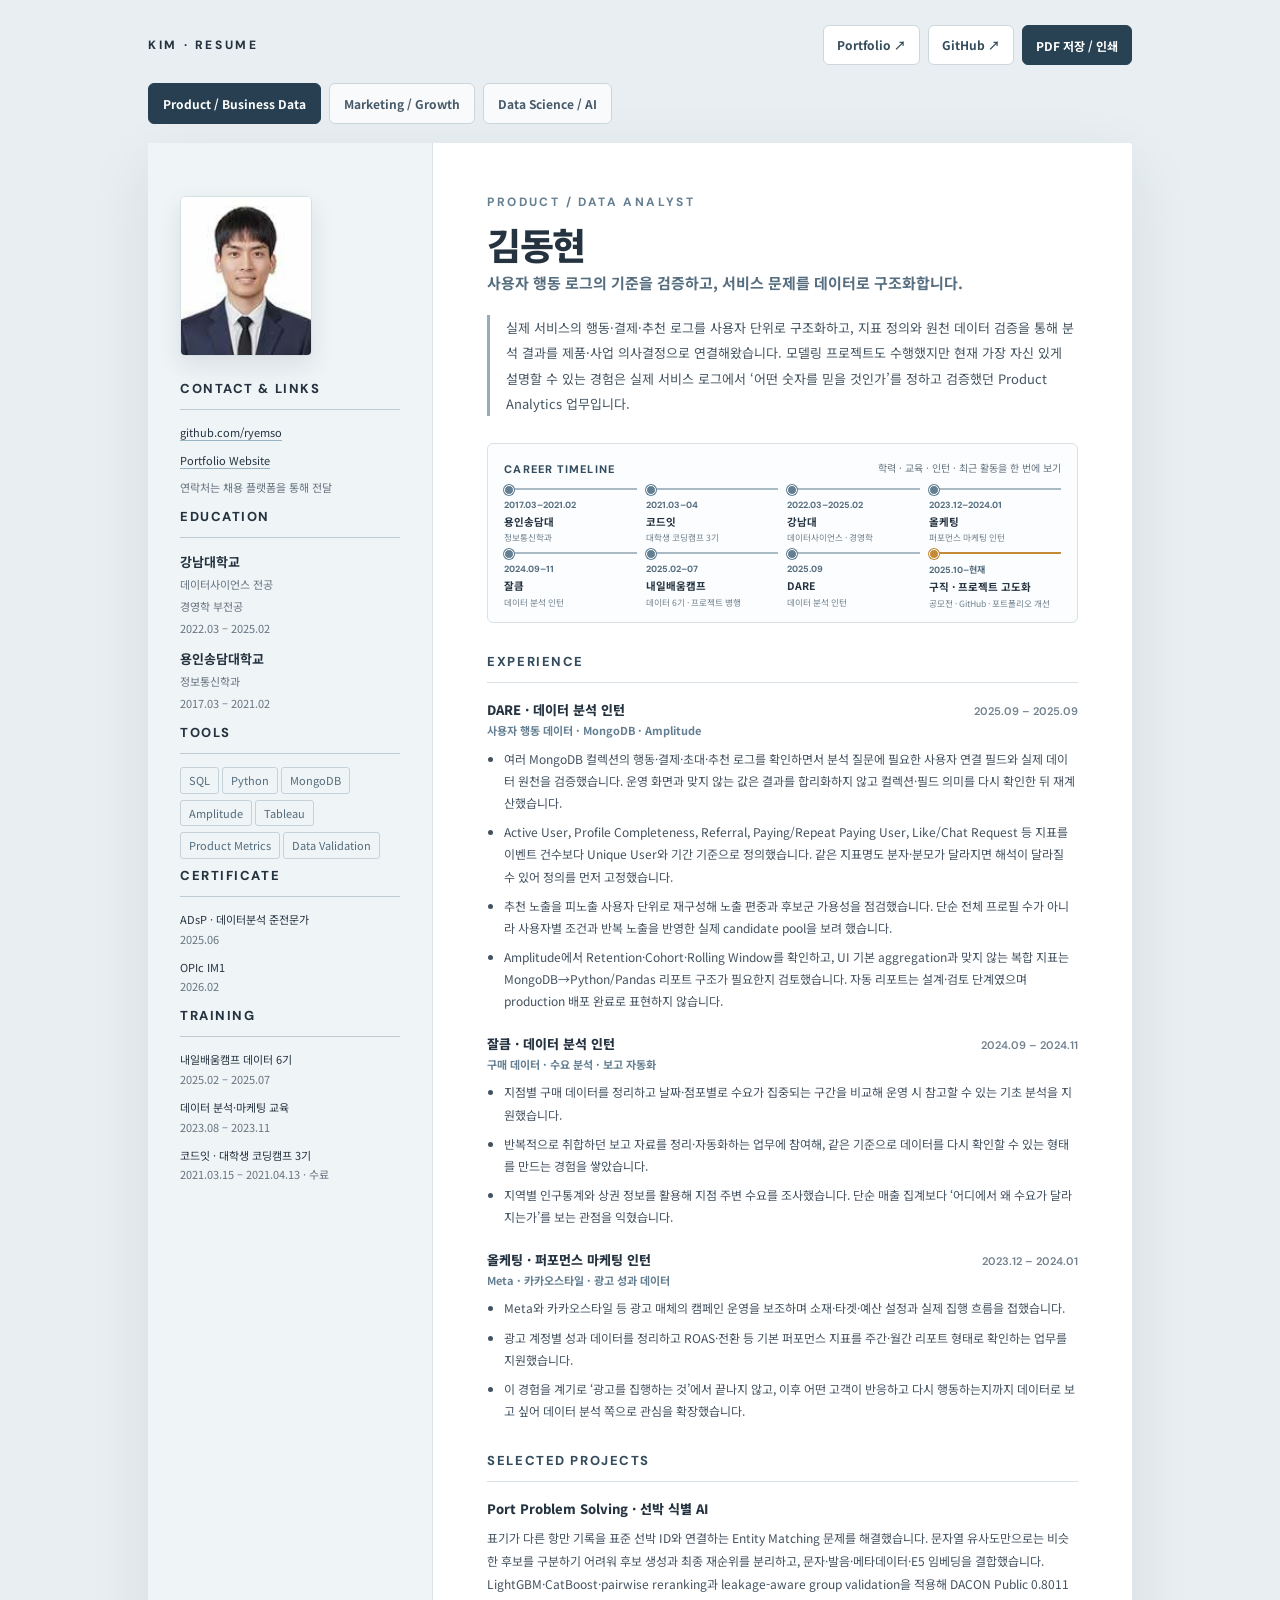
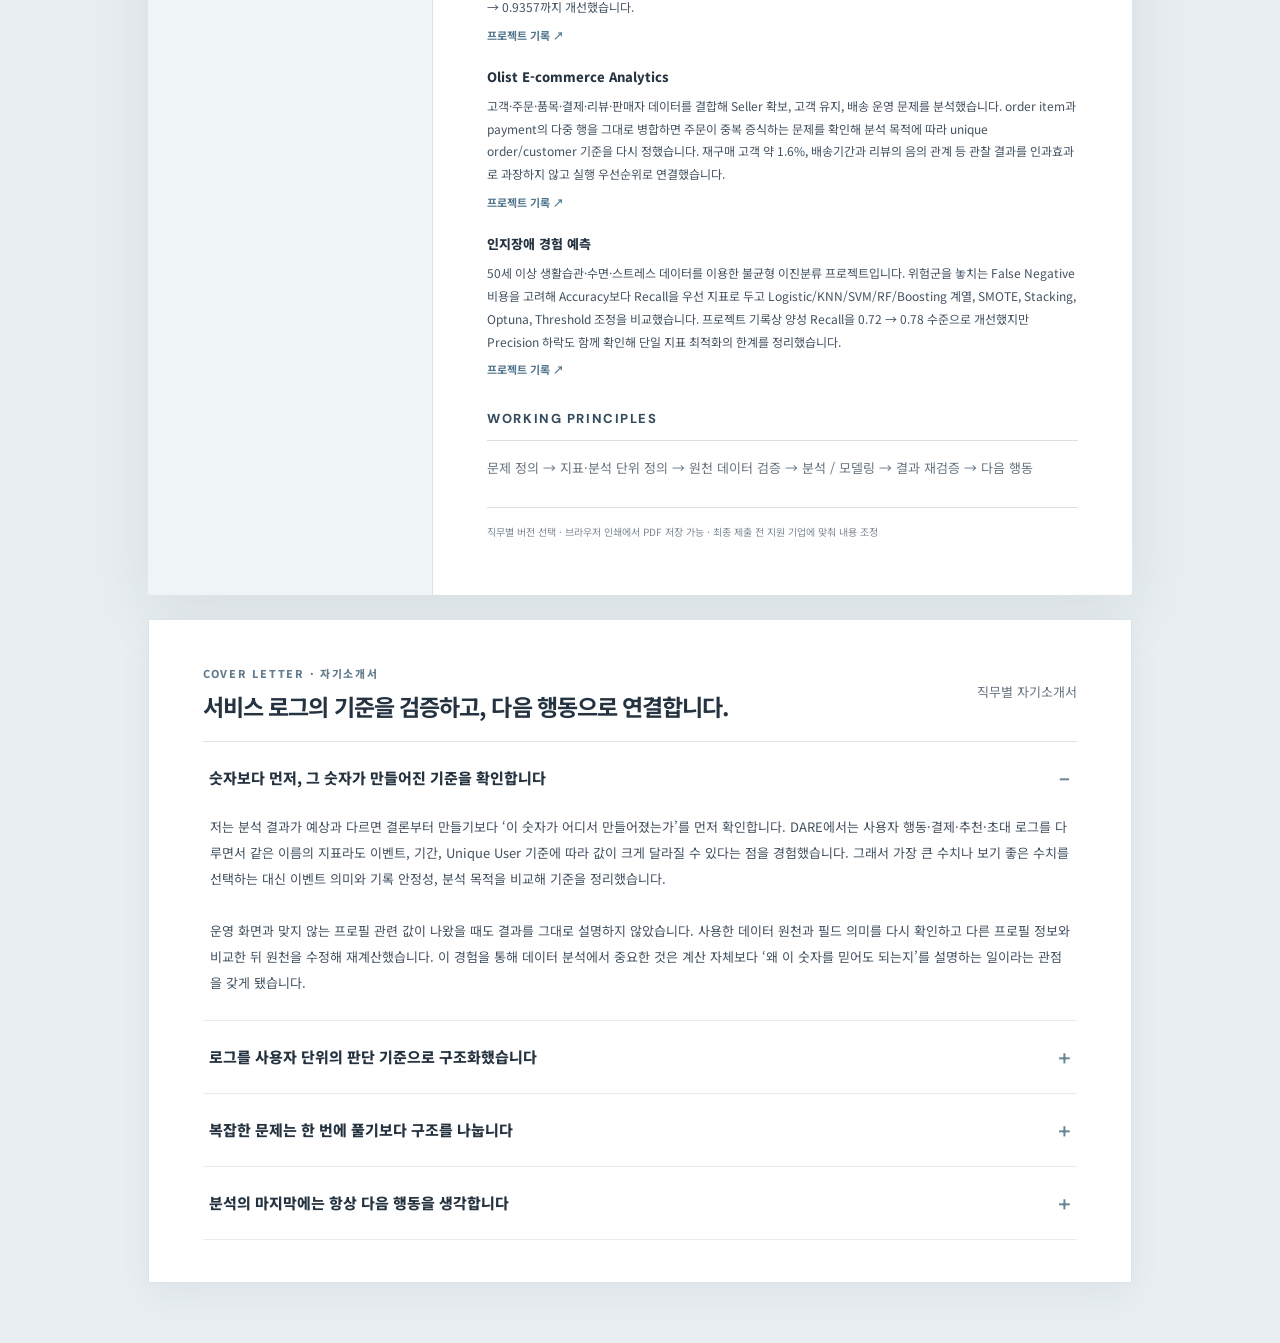
==== resume/index.html @ a3f604a3 "Expand resume experience projects and job-specific cover letters" ====
<!doctype html>
<html lang="ko">
<head>
<meta charset="utf-8"><meta name="viewport" content="width=device-width,initial-scale=1">
<meta name="theme-color" content="#e9edef">
<meta name="description" content="김동현의 온라인 이력서. 데이터 분석, 마케팅·그로스 분석, 데이터사이언스 직무별 경력과 프로젝트">
<title>김동현 | Resume</title>
<link rel="preconnect" href="https://fonts.googleapis.com"><link rel="preconnect" href="https://fonts.gstatic.com" crossorigin>
<link href="https://fonts.googleapis.com/css2?family=DM+Sans:wght@400;500;600;700;800&family=Noto+Sans+KR:wght@400;500;600;700;800&display=swap" rel="stylesheet">
<style>
:root{--ink:#253340;--muted:#667480;--line:#dae1e6;--accent:#647f92;--tint:#eff4f6;--page:#fff;--bg:#e8eef1}
*{box-sizing:border-box}html{scroll-behavior:smooth}body{margin:0;background:var(--bg);font-family:"Noto Sans KR",sans-serif;color:var(--ink);font-size:13px;line-height:1.7}a{color:inherit}button{font-family:inherit;cursor:pointer}
.shell{max-width:1024px;margin:0 auto;padding:25px 20px 60px}.toolbar{display:flex;justify-content:space-between;align-items:center;gap:15px;margin-bottom:18px}.mark{font:800 12px "DM Sans",sans-serif;letter-spacing:.22em;text-transform:uppercase}.buttons{display:flex;gap:8px;flex-wrap:wrap}.action{background:#fff;color:#344b5a;text-decoration:none;border:1px solid #cdd7dc;border-radius:6px;padding:9px 13px;font-size:12px;font-weight:700}.action.primary{background:#294253;color:#fff;border-color:#294253}.tabs{display:flex;gap:8px;flex-wrap:wrap;margin-bottom:19px}.tabs button{border:1px solid #cbd6db;padding:11px 14px;border-radius:6px;background:#f9fafb;color:#465968;font-size:12px;font-weight:700}.tabs button[aria-selected="true"]{background:#273f50;color:white;border-color:#273f50}.paper{display:grid;grid-template-columns:29% 71%;background:var(--page);box-shadow:0 20px 65px #21374816;min-height:1060px;border-radius:3px;overflow:hidden}.side{background:var(--tint);padding:53px 32px 45px;border-right:1px solid var(--line)}.initials{width:68px;height:68px;border:2px solid #9eb1bc;display:grid;place-items:center;color:#4a6676;font-size:24px;font-family:"DM Sans",sans-serif;letter-spacing:-.1em;margin-bottom:32px}.side h3,.content h3{font-family:"DM Sans","Noto Sans KR",sans-serif;font-size:13px;font-weight:800;letter-spacing:.12em;text-transform:uppercase;margin:30px 0 13px;padding-bottom:9px;border-bottom:1px solid #bfcbd2}.side h3:first-of-type{margin-top:0}.side p{margin:0 0 8px}.side a{overflow-wrap:anywhere;text-decoration:none;border-bottom:1px solid #98b3c1}.muted{color:var(--muted)}.chip{display:inline-block;padding:3px 8px;border:1px solid #c5d2d9;color:#526b7c;border-radius:3px;margin:0 3px 6px 0;font-size:11px}.side .small{font-size:11px;line-height:1.8}.content{padding:49px 54px 55px}.eyebrow{font-family:"DM Sans",sans-serif;font-size:12px;font-weight:700;letter-spacing:.2em;text-transform:uppercase;color:var(--accent)}h1{font-size:37px;line-height:1.15;letter-spacing:-.05em;margin:10px 0 7px;font-weight:800}.subtitle{font-size:15px;font-weight:700;color:#566e7f;line-height:1.5;margin:0 0 20px}.summary{font-size:13px;color:#445562;line-height:1.95;border-left:3px solid #94acbb;padding-left:16px;margin-bottom:27px}.content h3{border-color:var(--line);margin-top:28px;margin-bottom:16px;color:#344c5d}.entry{margin-bottom:20px}.entrytop{display:flex;justify-content:space-between;gap:14px;align-items:baseline}.entry strong{font-size:13px;font-weight:800}.when{font:600 11px "DM Sans",sans-serif;color:#71808d;white-space:nowrap}.role{font-size:11px;font-weight:700;color:var(--accent);margin:0 0 5px}.entry p{margin:7px 0 0;font-size:12px;line-height:1.9;color:#435260}.entry ul{padding-left:17px;margin:8px 0}.entry li{margin:7px 0;color:#435260;font-size:12px;line-height:1.85}.projectlink{display:inline-block;margin-top:7px;font-size:11px;text-decoration:none;color:#52768d;font-weight:700}.footnote{padding-top:15px;border-top:1px solid var(--line);font-size:10px;color:#7b8993;margin-top:28px}.mobile-side{display:none}
@media(max-width:760px){.shell{padding:15px 10px 35px}.toolbar{align-items:flex-start}.tabs button{flex:1 1 150px}.paper{display:flex;flex-direction:column}.side{padding:25px 23px;border:0;border-bottom:1px solid var(--line)}.initials{display:none}.side-sections{display:grid;grid-template-columns:1fr 1fr;gap:0 18px}.side h3{margin-top:12px}.content{padding:28px 23px}.content h3{margin-top:23px}h1{font-size:31px}.entrytop{flex-wrap:wrap;gap:2px}.when{white-space:normal}}
@media print{@page{size:A4;margin:0}html,body{background:white!important;font-size:11px}.shell{max-width:none;padding:0}.toolbar,.tabs{display:none!important}.paper{border-radius:0;box-shadow:none;grid-template-columns:29% 71%;min-height:297mm;break-inside:avoid}.side{padding:32px 23px}.content{padding:32px 34px}.content h3{margin-top:20px}.entry{margin-bottom:13px}.entry p,.entry li{font-size:10px;line-height:1.65}.summary{font-size:11px;margin-bottom:16px}.side h3{margin-top:19px}.footnote{margin-top:10px}a{text-decoration:none}}
.profile-photo-wrap{width:132px;aspect-ratio:160/193;margin-bottom:22px;border:1px solid #d5e0e5;border-radius:5px;overflow:hidden;background:#fff;box-shadow:0 10px 24px rgba(24,46,64,.1)}.profile-photo{display:block;width:100%;height:100%;object-fit:cover;object-position:center top}@media(max-width:760px){.profile-photo-wrap{width:112px;margin-bottom:18px}}@media print{.profile-photo-wrap{width:115px;box-shadow:none}}

/* Career timeline compact */
.resume-timeline{margin:18px 0 22px;padding:15px 16px 13px;border:1px solid var(--line);background:#fbfdfe;border-radius:6px}
.resume-timeline-head{display:flex;align-items:flex-end;justify-content:space-between;gap:12px;margin-bottom:12px}
.resume-timeline-head strong{font:800 11px "DM Sans","Noto Sans KR",sans-serif;letter-spacing:.1em;text-transform:uppercase;color:#344c5d}
.resume-timeline-head span{font-size:10px;color:var(--muted)}
.resume-timeline-grid{display:grid;grid-template-columns:repeat(4,minmax(0,1fr));gap:9px}
.resume-time{position:relative;border-top:2px solid #aabac4;padding-top:9px}
.resume-time::before{content:"";position:absolute;top:-5px;left:0;width:8px;height:8px;border-radius:50%;background:#647f92;border:1.5px solid #fff;box-shadow:0 0 0 1px #647f92}
.resume-time b{display:block;font:700 9px "DM Sans","Noto Sans KR",sans-serif;color:#526b7c;margin-bottom:3px}
.resume-time strong{display:block;font-size:10.5px;line-height:1.45}
.resume-time small{display:block;margin-top:2px;color:#71808d;font-size:8.6px;line-height:1.4}
.resume-time.current{border-top-color:#c58a36}.resume-time.current::before{background:#c58a36;box-shadow:0 0 0 1px #c58a36}
@media(max-width:760px){.resume-timeline-grid{grid-template-columns:repeat(2,minmax(0,1fr))}}
@media print{.resume-timeline{margin:11px 0 14px;padding:10px 11px}.resume-timeline-grid{grid-template-columns:repeat(4,minmax(0,1fr));gap:6px}.resume-time{padding-top:6px}.resume-time b{font-size:7.5px}.resume-time strong{font-size:8.4px}.resume-time small{font-size:7px}.resume-timeline-head{margin-bottom:8px}}
</style>
<style>
/* Cover-letter section */
.letter{max-width:1024px;margin:24px auto 0;background:#fff;padding:42px 54px;border:1px solid #dce4e8;box-shadow:0 14px 32px #2137480d}
.letter-head{display:flex;align-items:center;justify-content:space-between;gap:16px;padding-bottom:18px;border-bottom:1px solid #dce4e8}
.letter-head small{letter-spacing:.16em;text-transform:uppercase;color:#627c8d;font-weight:800}
.letter-head h2{font-size:23px;line-height:1.45;letter-spacing:-.04em;margin:6px 0 0}
.letter-item{border-bottom:1px solid #e6ecef}
.letter-item summary{padding:21px 6px;font-size:15px;font-weight:800;cursor:pointer;list-style:none;display:flex;align-items:center;justify-content:space-between;gap:16px}
.letter-item summary::after{content:"+";font:500 23px "DM Sans",sans-serif;color:#698496}
.letter-item[open] summary::after{content:"−"}
.letter-item summary::-webkit-details-marker{display:none}
.letter-item p{margin:0;padding:0 7px 24px;color:#435260;line-height:2;white-space:pre-line;font-size:13px}
@media(max-width:760px){.letter{margin:15px 0 0;padding:24px 21px}.letter-head h2{font-size:18px}.letter-item summary{font-size:13px}}
@media print{.letter{break-before:page;box-shadow:none;border:0;padding:14mm 17mm;margin:0;max-width:none}.letter-item{break-inside:avoid}.letter-item p{display:block!important;padding-bottom:12px;font-size:10px;line-height:1.7}.letter-item summary{padding:14px 0 7px;font-size:12px}.letter-item summary::after{display:none}.letter-head h2{font-size:17px}}
</style>
</head>
<body>
<div class="shell">
 <header class="toolbar"><span class="mark">KIM · RESUME</span><div class="buttons"><a class="action" href="../" target="_blank" rel="noopener">Portfolio ↗</a><a class="action" href="https://github.com/ryemso" target="_blank" rel="noopener">GitHub ↗</a><button class="action primary" onclick="window.print()">PDF 저장 / 인쇄</button></div></header>
 <nav class="tabs" role="tablist" aria-label="지원 직무별 이력서">
  <button type="button" data-mode="analyst" role="tab" aria-selected="true">Product / Business Data</button>
  <button type="button" data-mode="growth" role="tab" aria-selected="false">Marketing / Growth</button>
  <button type="button" data-mode="ml" role="tab" aria-selected="false">Data Science / AI</button>
  <button type="button" data-mode="lotte" role="tab" aria-selected="false" hidden>LOTTE AX · Hotel</button>
 </nav>
 <main class="paper" id="resume">
  <aside class="side"><div class="profile-photo-wrap"><img class="profile-photo" src="./profile.jpg" alt="김동현 증명사진" width="160" height="193"></div>
   <div class="side-sections">
    <section><h3>CONTACT & LINKS</h3><p class="small"><a href="https://github.com/ryemso" target="_blank" rel="noopener">github.com/ryemso</a></p><p class="small"><a href="../" target="_blank" rel="noopener">Portfolio Website</a></p><p class="small muted">연락처는 채용 플랫폼을 통해 전달</p></section>
    <section><h3>EDUCATION</h3><p><b>강남대학교</b><br><span class="small muted">데이터사이언스 전공<br>경영학 부전공<br>2022.03 – 2025.02</span></p><p><b>용인송담대학교</b><br><span class="small muted">정보통신학과<br>2017.03 – 2021.02</span></p></section>
    <section><h3>TOOLS</h3><div id="skills"></div></section>
    <section><h3>CERTIFICATE</h3><p class="small">ADsP · 데이터분석 준전문가<br><span class="muted">2025.06</span></p><p class="small">OPIc IM1<br><span class="muted">2026.02</span></p></section>
    <section><h3>TRAINING</h3><p class="small">내일배움캠프 데이터 6기<br><span class="muted">2025.02 – 2025.07</span></p><p class="small">데이터 분석·마케팅 교육<br><span class="muted">2023.08 – 2023.11</span></p><p class="small">코드잇 · 대학생 코딩캠프 3기<br><span class="muted">2021.03.15 – 2021.04.13 · 수료</span></p></section>
   </div>
  </aside>
  <section class="content">
   <div class="eyebrow" id="label">Product / Business Data Analyst</div>
   <h1>김동현</h1><p class="subtitle" id="headline"></p><div class="summary" id="summary"></div>
   <section class="resume-timeline" aria-label="경력 및 학습 타임라인">
    <div class="resume-timeline-head"><strong>Career Timeline</strong><span>학력 · 교육 · 인턴 · 최근 활동을 한 번에 보기</span></div>
    <div class="resume-timeline-grid">
     <div class="resume-time"><b>2017.03–2021.02</b><strong>용인송담대</strong><small>정보통신학과</small></div>
     <div class="resume-time"><b>2021.03–04</b><strong>코드잇</strong><small>대학생 코딩캠프 3기</small></div>
     <div class="resume-time"><b>2022.03–2025.02</b><strong>강남대</strong><small>데이터사이언스 · 경영학</small></div>
     <div class="resume-time"><b>2023.12–2024.01</b><strong>올케팅</strong><small>퍼포먼스 마케팅 인턴</small></div>
     <div class="resume-time"><b>2024.09–11</b><strong>잘큼</strong><small>데이터 분석 인턴</small></div>
     <div class="resume-time"><b>2025.02–07</b><strong>내일배움캠프</strong><small>데이터 6기 · 프로젝트 병행</small></div>
     <div class="resume-time"><b>2025.09</b><strong>DARE</strong><small>데이터 분석 인턴</small></div>
     <div class="resume-time current"><b>2025.10–현재</b><strong>구직 · 프로젝트 고도화</strong><small>공모전 · GitHub · 포트폴리오 개선</small></div>
    </div>
   </section>
   <h3>Experience</h3>
   <div class="entry"><div class="entrytop"><strong>DARE · 데이터 분석 인턴</strong><span class="when">2025.09 – 2025.09</span></div><div class="role">사용자 행동 데이터 · MongoDB · Amplitude</div><ul id="dare"></ul></div>
   <div class="entry"><div class="entrytop"><strong>잘큼 · 데이터 분석 인턴</strong><span class="when">2024.09 – 2024.11</span></div><div class="role">구매 데이터 · 수요 분석 · 보고 자동화</div><ul>
    <li>지점별 구매 데이터를 정리하고 날짜·점포별로 수요가 집중되는 구간을 비교해 운영 시 참고할 수 있는 기초 분석을 지원했습니다.</li>
    <li>반복적으로 취합하던 보고 자료를 정리·자동화하는 업무에 참여해, 같은 기준으로 데이터를 다시 확인할 수 있는 형태를 만드는 경험을 쌓았습니다.</li>
    <li>지역별 인구통계와 상권 정보를 활용해 지점 주변 수요를 조사했습니다. 단순 매출 집계보다 ‘어디에서 왜 수요가 달라지는가’를 보는 관점을 익혔습니다.</li>
   </ul></div>
   <div class="entry"><div class="entrytop"><strong>올케팅 · 퍼포먼스 마케팅 인턴</strong><span class="when">2023.12 – 2024.01</span></div><div class="role">Meta · 카카오스타일 · 광고 성과 데이터</div><ul>
    <li>Meta와 카카오스타일 등 광고 매체의 캠페인 운영을 보조하며 소재·타겟·예산 설정과 실제 집행 흐름을 접했습니다.</li>
    <li>광고 계정별 성과 데이터를 정리하고 ROAS·전환 등 기본 퍼포먼스 지표를 주간·월간 리포트 형태로 확인하는 업무를 지원했습니다.</li>
    <li>이 경험을 계기로 ‘광고를 집행하는 것’에서 끝나지 않고, 이후 어떤 고객이 반응하고 다시 행동하는지까지 데이터로 보고 싶어 데이터 분석 쪽으로 관심을 확장했습니다.</li>
   </ul></div>
   <h3>Selected Projects</h3><div id="projects"></div>
   <h3>Working Principles</h3><p id="principle" class="muted"></p>
   <div class="footnote">직무별 버전 선택 · 브라우저 인쇄에서 PDF 저장 가능 · 최종 제출 전 지원 기업에 맞춰 내용 조정</div>
  </section>
 </main>
<section class="letter" id="cover-letter" aria-labelledby="letterTitle"><div class="letter-head"><div><small>Cover Letter · 자기소개서</small><h2 id="letterTitle"></h2></div><span class="muted">직무별 자기소개서</span></div><div id="letterItems"></div></section>
</div>
<script>

const letters={
 analyst:[
  ["숫자보다 먼저, 그 숫자가 만들어진 기준을 확인합니다",
   "저는 분석 결과가 예상과 다르면 결론부터 만들기보다 ‘이 숫자가 어디서 만들어졌는가’를 먼저 확인합니다. DARE에서는 사용자 행동·결제·추천·초대 로그를 다루면서 같은 이름의 지표라도 이벤트, 기간, Unique User 기준에 따라 값이 크게 달라질 수 있다는 점을 경험했습니다. 그래서 가장 큰 수치나 보기 좋은 수치를 선택하는 대신 이벤트 의미와 기록 안정성, 분석 목적을 비교해 기준을 정리했습니다.\n\n운영 화면과 맞지 않는 프로필 관련 값이 나왔을 때도 결과를 그대로 설명하지 않았습니다. 사용한 데이터 원천과 필드 의미를 다시 확인하고 다른 프로필 정보와 비교한 뒤 원천을 수정해 재계산했습니다. 이 경험을 통해 데이터 분석에서 중요한 것은 계산 자체보다 ‘왜 이 숫자를 믿어도 되는지’를 설명하는 일이라는 관점을 갖게 됐습니다."],
  ["로그를 사용자 단위의 판단 기준으로 구조화했습니다",
   "서비스 로그는 이벤트가 많이 쌓였다는 사실만으로 사용자 행동을 설명해주지 않았습니다. DARE에서는 여러 MongoDB 컬렉션의 연결 구조를 확인하고 Aggregation Pipeline과 Python/Pandas를 활용해 사용자 단위 분석 데이터로 바꾸는 작업을 수행했습니다. Active User, 결제·재결제, 친구 초대, Like/Chat Request, 추천 노출처럼 중복 이벤트가 영향을 주는 지표는 분자·분모와 Unique 기준을 먼저 정했습니다.\n\n추천 영역에서는 단순 노출 횟수만 보지 않고 누가 얼마나 자주 노출되는지, 반복 노출을 제외했을 때 실제 후보군이 충분한지까지 확인했습니다. Amplitude의 Retention·Cohort·Rolling Window와 raw log 계산을 함께 보면서, UI에서 바로 계산하기 어려운 지표는 별도의 Python 리포트 구조가 필요한지도 검토했습니다. 자동화는 설계·검토 단계였기 때문에 완료된 운영 시스템으로 과장하지 않고, 어디까지 수행했는지를 구분해 설명하고 있습니다."],
  ["복잡한 문제는 한 번에 풀기보다 구조를 나눕니다",
   "항만 선박 식별 AI 공모전에서는 서로 다르게 기록된 선박명을 표준 ID에 연결해야 했습니다. 단순 문자열 유사도만으로는 비슷한 후보가 많아 정답을 안정적으로 고르기 어려웠기 때문에 문제를 ‘후보를 찾는 단계’와 ‘후보 중 최종 정답을 선택하는 단계’로 나눴습니다. 문자·발음·메타데이터·E5 임베딩을 결합해 후보를 만들고, LightGBM·CatBoost·pairwise reranking으로 최종 순위를 개선해 Public 0.8011에서 0.9357까지 높였습니다.\n\n점수만 높이는 것보다 누수 없는 검증 구조도 중요하게 봤습니다. 같은 원본에서 파생된 데이터를 같은 그룹으로 묶고, 동일 원본 정보를 정답 검색에 다시 쓰지 않도록 제한했습니다. 이 프로젝트는 제가 분석에서도 모델링에서도 ‘문제를 작게 분해하고 각 단계의 오류를 확인하는 방식’을 선호한다는 점을 잘 보여줍니다."],
  ["분석의 마지막에는 항상 다음 행동을 생각합니다",
   "저는 분석을 숫자를 설명하는 작업으로 끝내고 싶지 않습니다. Olist 프로젝트에서는 주문·품목·결제를 그대로 합쳤을 때 n:n 관계 때문에 행이 중복되는 문제를 확인한 뒤, 분석 단위를 다시 정의하고 고객 유지·배송·Seller 문제로 확장했습니다. DARE에서는 추천 노출과 후보군을 사용자 단위로 다시 보면서 전체 평균만으로는 놓칠 수 있는 사용자 경험의 차이를 확인했습니다.\n\n결국 제가 계속 확인하는 질문은 ‘그래서 이 결과로 다음에 무엇을 바꿀 수 있지?’입니다. 원천 데이터와 집계 기준을 확인하고, 관찰된 사실과 원인에 대한 가설을 구분한 뒤, 실제 제품·운영·사업 의사결정에서 사용할 수 있는 판단 기준을 만드는 Product/Data Analyst로 성장하고 싶습니다."]
 ],
 growth:[
  ["광고 성과 데이터에서 고객 행동 데이터로 관심을 확장했습니다",
   "올케팅에서 퍼포먼스 마케팅 인턴으로 근무하며 Meta와 카카오스타일 캠페인의 소재·타겟·예산 설정과 광고 운영 흐름을 보조했습니다. 광고 계정별 성과 데이터를 정리하고 ROAS·전환 지표를 확인하면서, 같은 예산을 쓰더라도 어떤 고객이 반응하는지에 따라 결과가 크게 달라진다는 점을 처음 체감했습니다. 다만 당시 제 역할은 캠페인 최적화를 독자적으로 주도한 것이 아니라 운영과 데이터 정리를 지원하는 수준이었습니다.\n\n이후 잘큼에서는 지점별 구매와 지역 수요 데이터를, DARE에서는 실제 서비스의 행동·결제·추천 로그를 다루면서 관심이 광고 클릭 이후의 고객 행동으로 넓어졌습니다. 지금은 유입 자체보다 어떤 사용자가 들어오고, 어떤 행동을 하고, 다시 돌아오며, 어느 단계에서 이탈하는지를 함께 보는 Growth Analytics에 더 큰 관심을 두고 있습니다."],
  ["고객을 평균값 하나로 보지 않습니다",
   "Olist 이커머스 분석에서는 신규·반복 구매 고객을 분리하고 배송기간·리뷰·Seller 구조를 함께 봤습니다. 재구매 고객 비중이 약 1.6%라는 관찰값을 확인했지만, 이를 곧바로 ‘신규 유입이 충분하다’거나 ‘리텐션이 나쁘다’는 단정으로 연결하지 않았습니다. 데이터 기간과 고객 식별 기준, 주문 단위가 어떻게 구성됐는지를 먼저 확인했습니다.\n\nDARE의 추천 로그에서도 전체 평균 노출량만 보면 서비스 구조를 이해하기 어렵다고 판단했습니다. 추천 노출을 피노출 사용자 단위로 재구성하고 사용자별 후보 가용성과 노출 편중을 함께 점검했습니다. Growth에서 중요한 것은 평균 KPI 하나를 높이는 것보다 어떤 고객군에서 변화가 발생했는지를 구분해 다음 실행 대상을 찾는 일이라고 생각합니다."],
  ["전환율을 보기 전에 분모와 행동 정의를 확인합니다",
   "전환·유지 지표는 이름이 같아도 어떤 이벤트를 시작점으로 잡는지, 어느 기간을 보는지, 이벤트 건수를 셀지 Unique User를 셀지에 따라 전혀 다른 의미가 됩니다. DARE에서는 결제·재결제·초대·활성 사용자 등 여러 지표를 계산하면서 이 차이를 반복적으로 확인했습니다. 운영 화면과 raw log 결과가 다를 때는 수치를 맞추기보다 데이터 원천과 정의를 다시 검증했습니다.\n\nOlist에서도 주문·품목·결제 테이블을 단순 병합하면 동일 주문이 여러 행으로 증식했습니다. 그래서 분석 질문에 따라 order_id의 고유 건수와 고객 단위를 분리해 사용했습니다. 마케팅·그로스 분석에서도 캠페인 성과를 보기 전에 측정 구조부터 확인해야 잘못된 의사결정을 줄일 수 있다고 생각합니다."],
  ["실행과 측정 사이를 연결하는 분석가가 되고 싶습니다",
   "저는 광고 운영, 구매 데이터, 서비스 행동 로그를 순서대로 경험했습니다. 이 과정에서 실행과 분석은 별개의 일이 아니라 서로 연결되어야 한다고 느꼈습니다. 캠페인이나 프로모션을 실행했다면 어느 고객군이 반응했는지, 서비스 변경을 했다면 Retention이나 반복 행동이 실제로 달라졌는지, 추천 구조를 바꿨다면 특정 사용자에게만 기회가 집중되지는 않았는지를 확인할 수 있어야 합니다.\n\n앞으로는 캠페인·CRM·제품 변화의 목적을 먼저 지표로 정의하고, 사용자 세그먼트와 행동 단계를 나눠 효과를 측정한 뒤 다음 실행 우선순위를 제안하는 Marketing/Growth Analyst로 성장하고 싶습니다."]
 ],
 ml:[
  ["모델을 고르기 전에 예측 문제가 어떻게 만들어졌는지 확인합니다",
   "저는 모델링에서 가장 먼저 알고리즘을 선택하기보다 타깃이 무엇인지, 입력 변수는 예측 시점에 실제로 존재하는지, 어떤 오류를 줄여야 하는지를 확인합니다. 한우 등급 예측에서는 train에만 존재하는 도축 후 판정 변수가 높은 설명력을 가질 수 있었지만 실제 test 시점에는 사용할 수 없었기 때문에 누수 가능성이 있는 변수로 보고 제외했습니다. LendingClub 프로젝트도 과거 실험을 다시 검토하면서 타깃 변수가 입력에 섞였던 문제를 발견했고, 공개용 실험에서는 이를 제거해 train-only 전처리 흐름으로 재구성했습니다.\n\n이런 경험을 통해 모델 성능은 검증 구조가 올바를 때만 의미가 있다는 점을 배웠습니다. 높은 점수보다 ‘이 점수가 실제 문제에서도 유지될 수 있는가’를 먼저 설명할 수 있는 데이터 사이언스를 지향합니다."],
  ["Entity Matching에서는 후보 생성과 재순위를 분리했습니다",
   "2026 항만 문제해결 AI 공모전에서는 동일한 선박이 한글·영문·오탈자·축약·발음 차이 등 다양한 형태로 기록돼 있었습니다. 단순 문자열 유사도만으로는 비슷한 여러 후보를 안정적으로 구분하기 어려워 Normalization/Exact Mapping → Candidate Retrieval → Feature Engineering → Reranking 구조로 문제를 분해했습니다. 문자 n-gram, fuzzy matching, 발음, 메타데이터, E5 임베딩으로 후보를 만들고 LightGBM·CatBoost·pairwise 실험으로 최종 순위를 개선했습니다.\n\nPublic 점수는 0.8011 → 0.8839 → 0.8997 → 0.9234 → 0.9311 → 0.9357로 개선됐습니다. 모든 실험이 성공한 것은 아니어서 성능이 떨어지거나 동률이었던 challenger도 기록했고, 최고 모델을 유지한 상태에서 다음 실험을 비교했습니다. 이 경험을 통해 모델 하나보다 전체 문제 구조와 실험 관리가 더 중요할 수 있다는 점을 배웠습니다."],
  ["문제마다 다른 평가 기준과 오류 비용을 사용했습니다",
   "인지장애 경험 예측에서는 클래스 불균형 상황에서 Accuracy보다 양성군을 놓치는 False Negative 비용을 더 중요하게 보고 Recall을 우선 지표로 두었습니다. SMOTE, Soft Voting/Stacking, Optuna, Threshold 조정을 실험해 프로젝트 기록상 Recall을 0.72에서 0.78 수준까지 높였지만 Precision이 낮아지는 trade-off도 함께 확인했습니다.\n\n열수요 예측에서는 BiLSTM, CNN-LSTM, Attention 계열 모델을 비교하면서 모델보다 시퀀스 경계와 스케일링 방식이 성능을 왜곡할 수 있다는 점을 확인했습니다. Scaler를 train에만 fit하고 validation/test 경계의 시퀀스 손실을 점검해 당시 검증 RMSE를 21.7에서 17.2까지 개선했습니다. 같은 ‘성능 개선’이라도 문제마다 줄여야 할 오류와 검증 방식이 다르다는 점을 중요하게 생각합니다."],
  ["실패한 실험도 다음 접근을 바꾸는 근거로 남깁니다",
   "한우 예측의 Public Macro-F1 0.219는 높은 성적이라고 볼 수 없지만, 결과가 낮았기 때문에 오히려 문제 정의 자체를 다시 보게 됐습니다. 대회 종료 후 최종 등급을 한 번에 맞히는 것보다 육질·육량·등외 여부처럼 실제 등급 결정 구조를 단계적으로 모델링할 필요가 있다는 점을 확인했습니다. 구현하지 않은 개선안을 이미 수행한 것처럼 표현하지 않고, 실제 수행한 것과 이후 회고에서 배운 것을 구분해서 기록하고 있습니다.\n\n저는 실패한 결과를 숨기기보다 어떤 가정이 잘못됐는지 확인하고 다음 실험의 방향으로 바꾸는 편입니다. 모델 이름을 많이 아는 사람보다, 데이터와 검증 구조를 설명하고 결과가 왜 나왔는지 끝까지 추적할 수 있는 Applied ML 문제 해결자가 되고 싶습니다."]
 ],
 lotte:[
  ["파편화된 데이터를 하나의 고객 관점으로 연결하는 문제로 이해했습니다",
   "롯데호텔 과제의 핵심은 여러 브랜드·지점에서 발생한 데이터를 단순히 한 테이블에 모으는 것이 아니라, 동일 고객을 신뢰할 수 있게 식별하고 고객의 거래·행동 이력을 하나의 관점으로 연결하는 것이라고 생각했습니다. 데이터가 통합되어도 고객 식별 기준이 흔들리거나 중복 집계가 발생하면 이후 세그먼트와 추천 역시 신뢰하기 어렵기 때문입니다.\n\n저는 호텔 고객 통합을 실제 운영한 경험이 있다고 주장하지 않습니다. 대신 DARE에서 여러 MongoDB 컬렉션의 사용자 로그 연결 구조를 확인한 경험, Olist에서 고객·주문·결제 테이블의 중복을 검증한 경험, 선박 Entity Matching에서 서로 다른 표기의 레코드를 표준 ID에 연결한 경험을 과제와 연결해 제안하고자 합니다."],
  ["실제 서비스에서 데이터 원천과 연결 키를 다시 확인했습니다",
   "DARE에서는 행동·결제·추천·초대 정보가 서로 다른 로그 구조에 나뉘어 있었습니다. 필요한 지표를 계산하기 위해 어떤 컬렉션과 필드가 실제 사용자와 연결되는지 확인하고, 운영 맥락과 맞지 않는 값이 나오면 사용한 원천을 다시 검증했습니다. Active User, 결제·재결제, 초대, 추천 노출 등 사용자 단위 지표는 이벤트 건수보다 Unique User와 기간 기준을 먼저 정했습니다.\n\n이 경험은 고객 통합에서도 같은 원칙이 필요하다고 생각하게 만들었습니다. 브랜드·지점별 데이터의 컬럼을 맞추는 것보다 먼저 식별 키의 신뢰도, 중복·누락, 한 고객이 여러 ID로 존재하는 경우를 확인해야 이후 고객 360 프로필이 의미를 가질 수 있습니다."],
  ["동일 대상 식별 문제는 별도 AI 공모전에서 깊게 다뤘습니다",
   "선박 식별 AI에서는 동일한 선박이 한글·영문·오탈자·축약·발음 차이로 서로 다른 레코드처럼 기록되는 문제를 해결했습니다. 이를 Normalization → Candidate Retrieval → Feature Combination → Reranking 단계로 나누고 문자열·발음·메타데이터·E5 임베딩을 결합해 표준 ID를 찾았습니다. Public 점수는 0.8011에서 0.9357까지 개선했습니다.\n\n물론 선박과 호텔 고객은 전혀 다른 도메인입니다. 다만 ‘서로 다른 표기로 기록된 동일 대상을 하나의 canonical ID에 연결한다’는 데이터 문제를 직접 다뤄봤다는 점에서 Identity Resolution 설계에 활용할 수 있는 경험이라고 봅니다. 실제 고객 데이터에서는 개인정보·동의·오매칭 비용 등 추가적인 제약을 별도로 고려해야 한다고 생각합니다."],
  ["추천보다 먼저 고객 프로필과 노출 구조를 신뢰할 수 있어야 합니다",
   "DARE에서 추천 모델 자체를 개발하거나 운영한 경험은 없습니다. 대신 추천 노출 로그를 사용자 단위로 재구성해 특정 사용자에게 노출이 편중되는지, 반복 노출을 제외했을 때 실제 후보군이 충분한지, 사용자별 조건 때문에 가용 후보가 얼마나 달라지는지를 분석했습니다. 이 과정에서 추천 품질은 모델 점수만이 아니라 고객 식별과 후보군 정의, 노출 정책의 영향을 크게 받는다는 점을 배웠습니다.\n\n롯데호텔 과제에서도 고객 통합 → 동일 고객 식별 → 고객 프로필 구성 → 추천 후보/상품 연결 → 결과 검증 순으로 접근하고 싶습니다. 통합 데이터가 신뢰할 수 있는 고객 관점으로 정리돼야 개인화 역시 설명 가능하고 운영 가능한 수준으로 발전할 수 있다고 생각합니다."]
 ]
};

function renderLetter(mode){
 const titles={
  analyst:"서비스 로그의 기준을 검증하고, 다음 행동으로 연결합니다.",
  growth:"광고 성과에서 고객 행동까지, 실행과 측정을 연결합니다.",
  ml:"후보 생성·재순위·검증 구조를 나눠 복잡한 ML 문제를 해결합니다.",
  lotte:"파편화된 고객 데이터를 연결하고, 신뢰할 수 있는 추천 기반을 설계합니다."
 };
 document.getElementById("letterTitle").textContent=titles[mode]||titles.analyst;
 const items=document.getElementById("letterItems");
 items.replaceChildren(...(letters[mode]||letters.analyst).map(([head,body],i)=>{
  const d=document.createElement("details");d.className="letter-item";if(i===0)d.open=true;
  const s=document.createElement("summary");s.textContent=head;
  const p=document.createElement("p");p.textContent=body;d.append(s,p);return d;
 }));
}

const modes={
 analyst:{
  label:"Product / Data Analyst",
  headline:"사용자 행동 로그의 기준을 검증하고, 서비스 문제를 데이터로 구조화합니다.",
  summary:"실제 서비스의 행동·결제·추천 로그를 사용자 단위로 구조화하고, 지표 정의와 원천 데이터 검증을 통해 분석 결과를 제품·사업 의사결정으로 연결해왔습니다. 모델링 프로젝트도 수행했지만 현재 가장 자신 있게 설명할 수 있는 경험은 실제 서비스 로그에서 ‘어떤 숫자를 믿을 것인가’를 정하고 검증했던 Product Analytics 업무입니다.",
  skills:["SQL","Python","MongoDB","Amplitude","Tableau","Product Metrics","Data Validation"],
  dare:[
   "여러 MongoDB 컬렉션의 행동·결제·초대·추천 로그를 확인하면서 분석 질문에 필요한 사용자 연결 필드와 실제 데이터 원천을 검증했습니다. 운영 화면과 맞지 않는 값은 결과를 합리화하지 않고 컬렉션·필드 의미를 다시 확인한 뒤 재계산했습니다.",
   "Active User, Profile Completeness, Referral, Paying/Repeat Paying User, Like/Chat Request 등 지표를 이벤트 건수보다 Unique User와 기간 기준으로 정의했습니다. 같은 지표명도 분자·분모가 달라지면 해석이 달라질 수 있어 정의를 먼저 고정했습니다.",
   "추천 노출을 피노출 사용자 단위로 재구성해 노출 편중과 후보군 가용성을 점검했습니다. 단순 전체 프로필 수가 아니라 사용자별 조건과 반복 노출을 반영한 실제 candidate pool을 보려 했습니다.",
   "Amplitude에서 Retention·Cohort·Rolling Window를 확인하고, UI 기본 aggregation과 맞지 않는 복합 지표는 MongoDB→Python/Pandas 리포트 구조가 필요한지 검토했습니다. 자동 리포트는 설계·검토 단계였으며 production 배포 완료로 표현하지 않습니다."
  ],
  projects:[
   ["Port Problem Solving · 선박 식별 AI","표기가 다른 항만 기록을 표준 선박 ID와 연결하는 Entity Matching 문제를 해결했습니다. 문자열 유사도만으로는 비슷한 후보를 구분하기 어려워 후보 생성과 최종 재순위를 분리하고, 문자·발음·메타데이터·E5 임베딩을 결합했습니다. LightGBM·CatBoost·pairwise reranking과 leakage-aware group validation을 적용해 DACON Public 0.8011 → 0.9357까지 개선했습니다.","https://github.com/ryemso/Ryemso/blob/main/case-studies/port-vessel-matching/README.md"],
   ["Olist E-commerce Analytics","고객·주문·품목·결제·리뷰·판매자 데이터를 결합해 Seller 확보, 고객 유지, 배송 운영 문제를 분석했습니다. order item과 payment의 다중 행을 그대로 병합하면 주문이 중복 증식하는 문제를 확인해 분석 목적에 따라 unique order/customer 기준을 다시 정했습니다. 재구매 고객 약 1.6%, 배송기간과 리뷰의 음의 관계 등 관찰 결과를 인과효과로 과장하지 않고 실행 우선순위로 연결했습니다.","https://github.com/ryemso/olist-ecommerce-analytics"],
   ["인지장애 경험 예측","50세 이상 생활습관·수면·스트레스 데이터를 이용한 불균형 이진분류 프로젝트입니다. 위험군을 놓치는 False Negative 비용을 고려해 Accuracy보다 Recall을 우선 지표로 두고 Logistic/KNN/SVM/RF/Boosting 계열, SMOTE, Stacking, Optuna, Threshold 조정을 비교했습니다. 프로젝트 기록상 양성 Recall을 0.72 → 0.78 수준으로 개선했지만 Precision 하락도 함께 확인해 단일 지표 최적화의 한계를 정리했습니다.","https://github.com/ryemso/cognitive-impairment-prediction"]
  ],
  principle:"문제 정의 → 지표·분석 단위 정의 → 원천 데이터 검증 → 분석 / 모델링 → 결과 재검증 → 다음 행동"
 },
 growth:{
  label:"Marketing / Growth Analyst",
  headline:"광고 성과와 고객 행동 데이터를 연결해 다음 액션을 찾습니다.",
  summary:"퍼포먼스 마케팅에서 광고 성과·ROAS·전환 데이터를 접한 뒤, 구매 데이터와 실제 서비스 행동 로그까지 분석 범위를 확장했습니다. 유입을 많이 만드는 것보다 어떤 고객이 반응하고 다시 돌아오는지, 어느 단계에서 전환과 이탈이 달라지는지를 측정해 실행 우선순위로 연결하는 분석가를 지향합니다.",
  skills:["Performance Data","Amplitude","MongoDB","Python","SQL","Tableau","Segmentation"],
  dare:[
   "Amplitude와 MongoDB를 함께 사용해 서비스 이용 이벤트와 실제 로그 구조를 확인했습니다. 이벤트 이름만 보고 행동을 단정하지 않고 어떤 기능·화면·경로에서 발생했는지를 비교해 분석 목적에 맞는 행동 기준을 정리했습니다.",
   "결제·재결제·친구 초대·활성 사용자처럼 고객 행동 단계가 다른 집단을 사용자 단위로 추출·집계했습니다. 이벤트 건수와 실제 행동한 사용자 수를 구분해 전환·유지 지표의 분모가 달라지는 문제를 점검했습니다.",
   "추천 노출 로그를 피노출 사용자 단위로 재구성해 특정 사용자군의 노출 편중과 후보군 커버리지를 확인했습니다. 평균 노출량 하나보다 세그먼트별 경험 차이를 보려 했습니다.",
   "Amplitude Retention/Cohort 분석과 raw log 검증을 병행하며 제품 분석 도구에서 보이는 수치와 직접 계산한 지표의 차이를 확인했습니다."
  ],
  projects:[
   ["Olist 고객 유지·배송 분석","Olist 공개 데이터를 기반으로 신규·반복 구매 고객과 배송 경험을 분석했습니다. 전체 74개 카테고리 중 상위 10개가 주문의 약 65%를 차지했고, 재구매 고객 비중은 약 1.6%, 배송기간과 Review Score는 Spearman -0.22로 기록됐습니다. 결과를 단순히 ‘재구매가 낮다’고 끝내지 않고 고객·Seller·운영 관점의 질문으로 분리해 대시보드와 실행 우선순위를 구성했습니다.","https://github.com/ryemso/olist-ecommerce-analytics"],
   ["DARE 추천 노출·후보군 분석","추천 모델을 직접 개발한 경험으로 표현하지 않고, 실제 추천 노출 로그와 후보군 구조를 분석한 경험입니다. 피노출 사용자 기준으로 데이터를 재구성하고 사용자 특성별 노출 분포와 실제 가용 후보군을 확인했습니다. 추천 성과를 전체 평균만으로 보면 특정 사용자군의 기회 차이를 놓칠 수 있다는 점을 확인해 노출 분포와 coverage 관점을 함께 봤습니다.","https://github.com/ryemso/Ryemso/blob/main/case-studies/product-analytics-internship/README.md"],
   ["인지장애 예측 · KPI Trade-off","불균형 분류 문제에서 Recall을 높이는 과정에서 Precision이 함께 낮아지는 구조를 경험했습니다. 이를 통해 ‘하나의 KPI가 개선됐다’는 사실만으로 전체 성과가 좋아졌다고 판단할 수 없다는 점을 배웠습니다. Growth 분석에서도 전환율, CAC, Retention 등 지표 간의 관계와 비용을 함께 봐야 한다는 관점으로 연결하고 있습니다.","https://github.com/ryemso/cognitive-impairment-prediction"]
  ],
  principle:"캠페인 / 서비스 조건 확인 → 행동 이벤트 정의 → 고객 집단 구분 → 전환·유지 지표 검증 → 실행 우선순위"
 },
 ml:{
  label:"Data Science / Applied ML",
  headline:"후보 생성·재순위·검증 구조를 나눠 복잡한 예측 문제를 개선합니다.",
  summary:"Entity Matching, 시계열 예측, 불균형 분류, 다중분류 프로젝트에서 문제 정의부터 피처·모델·검증 구조까지 반복 개선했습니다. 높은 점수 자체보다 타깃·피처·데이터 분할이 실제 예측 조건과 맞는지 확인하고, 오류 구조를 다음 실험의 가설로 바꾸는 Applied ML 접근을 지향합니다.",
  skills:["Python","LightGBM","CatBoost","XGBoost","E5","Scikit-learn","TensorFlow / Keras"],
  dare:[
   "실제 서비스 로그에서 모델링 이전 단계의 데이터 원천과 연결 구조를 검증했습니다. 같은 지표라도 어떤 이벤트와 기간을 쓰는지에 따라 값이 달라질 수 있어, 입력 데이터 정의 자체가 모델 검증만큼 중요하다는 점을 체감했습니다.",
   "MongoDB Aggregation과 Python/Pandas를 이용해 행동·결제·추천 로그를 사용자 단위 데이터셋으로 구성했습니다. 중복 이벤트와 잘못된 연결 키가 분석 결과를 왜곡하지 않는지 확인했습니다.",
   "운영 화면과 맞지 않는 값이 나오면 모델이나 통계 결과를 먼저 해석하지 않고 원천 컬렉션과 필드를 다시 확인했습니다. 이 검증 습관을 이후 ML 프로젝트의 leakage check와 validation 설계에도 적용했습니다."
  ],
  projects:[
   ["Port Problem Solving · 선박 식별 AI","동일한 선박이 한글·영문·오탈자·축약·발음 차이로 기록되는 Entity Matching 문제를 Normalization → Candidate Retrieval → Feature Engineering → Reranking으로 분해했습니다. 문자 n-gram/fuzzy, 발음, 메타데이터, E5 embedding을 결합하고 LightGBM·CatBoost·pairwise hard-negative 실험을 적용했습니다. 원본/합성 데이터를 같은 그룹으로 분리하는 leakage-aware validation을 유지하며 Public 0.8011 → 0.9357까지 개선했습니다.","https://github.com/ryemso/Ryemso/blob/main/case-studies/port-vessel-matching/README.md"],
   ["열수요 예측","시간 단위 기상·열수요 데이터를 이용해 BiLSTM, CNN-LSTM, BiLSTM+Attention, CNN+BiLSTM+Attention 구조를 비교했습니다. 검증/테스트 구간을 따로 자를 때 앞 시점 정보가 사라지는 시퀀스 경계 문제와 scaler leakage를 점검하고 train-only scaling과 입력 시퀀스 구성을 수정했습니다. 당시 프로젝트 검증 기록 기준 RMSE 21.7 → 17.2를 확인했습니다.","https://github.com/ryemso/heat-demand-forecasting"],
   ["인지장애 경험 예측","50세 이상 인구의 인지장애 경험 여부를 예측하는 불균형 이진분류 문제에서 False Negative 비용을 고려해 Recall을 핵심 지표로 설정했습니다. 여러 분류 모델, SMOTE, Voting/Stacking, Optuna, Threshold optimization을 비교했고 Recall을 0.72 → 0.78 수준으로 개선했습니다. Precision 하락을 함께 확인해 모델 선택을 하나의 지표로 단정하지 않았습니다.","https://github.com/ryemso/cognitive-impairment-prediction"],
   ["한우 등급 예측","개체·혈통·농장/지역·기상 데이터를 결합해 LAST_GRADE 16개 클래스를 예측했습니다. train에만 존재하는 도축 후 판정 변수를 실제 test 시점에 사용할 수 없는 leakage risk로 보고 제외하고, CatBoost 0.6 + XGBoost 0.4 확률 앙상블과 temperature/C계열 보정을 적용해 Public Macro-F1 0.219를 기록했습니다. 대회 후에는 육질·육량·등외 여부를 분리하는 multi-stage 접근이 더 적합했음을 회고했습니다.","https://github.com/ryemso/Hanwoo_ranke"]
  ],
  principle:"문제·평가 기준 정의 → 누수 점검 → 기준 모델 → 오류 분석 → challenger 실험 → 동일 조건 재검증"
 },
 lotte:{
  label:"LOTTE AX Challenge · LOTTE Hotel",
  headline:"파편화된 고객 데이터를 하나의 고객 관점으로 연결하고, 맞춤 추천의 기반을 설계합니다.",
  summary:"롯데호텔의 브랜드·지점별 고객 데이터 통합 및 통합 데이터 기반 맞춤 추천 과제에 맞춰, 실제 서비스 로그 통합·사용자 단위 지표 정의·Entity Matching·추천 노출 분석 경험을 연결했습니다. 호텔 고객 통합을 이미 수행했다고 과장하지 않고, 제가 실제로 다룬 데이터 통합·식별·검증 문제를 과제 흐름에 맞춰 설명합니다.",
  skills:["Customer Data Integration","Identity Resolution","MongoDB / SQL","Python","Recommendation Analytics","Data Validation"],
  dare:[
   "행동·결제·추천·초대 정보가 여러 MongoDB 컬렉션에 나뉘어 있을 때 필요한 식별자와 연결 필드를 확인하고 사용자 단위 데이터로 구성했습니다. 지표에 필요한 원천이 맞는지 운영 맥락과 함께 검증했습니다.",
   "운영 화면과 맞지 않는 값이 나오면 사용한 원천과 필드 의미를 다시 확인한 뒤 재계산했습니다. 고객 통합에서도 컬럼을 합치는 것보다 동일 고객을 제대로 식별하고 중복·누락을 검증하는 단계가 먼저라고 생각합니다.",
   "Active, 결제/재결제, 초대, 추천 노출 등 사용자 단위 지표를 기간·이벤트·Unique User 기준으로 정의했습니다. 고객 프로필을 만들 때도 어떤 행동을 하나의 고객 특성으로 볼지 기준을 먼저 고정하는 습관을 갖고 있습니다.",
   "추천 모델 자체를 개발·운영한 경험은 없지만 추천 노출 로그를 사용자 단위로 재구성해 노출 편중과 후보군 커버리지를 분석했습니다. 추천 성과 이전에 고객 식별과 후보군 정의가 신뢰할 수 있는지를 먼저 점검했습니다."
  ],
  projects:[
   ["Port Problem Solving · Entity Matching","다르게 기록된 항만 레코드를 표준 선박 ID에 연결하는 식별 문제를 다뤘습니다. 문자열·발음·메타데이터·E5 embedding으로 후보를 만들고 LightGBM/CatBoost reranking으로 최종 후보를 선택해 Public 0.8011 → 0.9357까지 개선했습니다. 호텔 고객과 도메인은 다르지만 ‘여러 표기의 동일 대상을 canonical ID로 연결한다’는 Identity Resolution 문제를 직접 다뤄본 기술적 경험입니다.","https://github.com/ryemso/Ryemso/blob/main/case-studies/port-vessel-matching/README.md"],
   ["Olist Customer Data Analytics","고객·주문·품목·결제·리뷰·판매자 데이터를 결합하며 n:n join으로 주문이 중복 증식할 수 있는 문제를 확인했습니다. 분석 목적에 따라 order_id와 customer 단위를 다시 정의하고 고객 유지·배송 경험을 분석했습니다. 여러 지점·브랜드의 고객 데이터를 통합할 때도 분석 단위와 중복 검증이 먼저라는 관점으로 연결할 수 있습니다.","https://github.com/ryemso/olist-ecommerce-analytics"],
   ["인지장애 경험 예측","불균형 데이터에서 문제의 오류 비용에 맞춰 평가 지표와 의사결정 임계값을 조정한 모델링 경험입니다. Recall을 높이는 동시에 Precision 하락을 함께 확인하며 하나의 수치만으로 모델을 판단하지 않았습니다. 호텔 추천에서도 추천 적중률뿐 아니라 고객 경험과 운영 비용을 함께 보는 평가 기준 설계가 필요하다는 관점으로 연결하고 있습니다.","https://github.com/ryemso/cognitive-impairment-prediction"]
  ],
  principle:"Integrate → Identify → Profile → Recommend → Validate"
 }
};

function render(mode){
 renderLetter(mode);
 const d=modes[mode]||modes.analyst;
 document.getElementById("label").textContent=d.label;
 document.getElementById("headline").textContent=d.headline;
 document.getElementById("summary").textContent=d.summary;
 document.getElementById("principle").textContent=d.principle;
 document.getElementById("skills").replaceChildren(...d.skills.map(x=>{const s=document.createElement("span");s.className="chip";s.textContent=x;return s}));
 document.getElementById("dare").replaceChildren(...d.dare.map(x=>{const e=document.createElement("li");e.textContent=x;return e}));
 document.getElementById("projects").replaceChildren(...d.projects.map(([name,desc,url])=>{const a=document.createElement("article");a.className="entry";const h=document.createElement("strong");h.textContent=name;const p=document.createElement("p");p.textContent=desc;const l=document.createElement("a");l.className="projectlink";l.href=url;l.target="_blank";l.rel="noopener";l.textContent="프로젝트 기록 ↗";a.append(h,p,l);return a}));
 document.querySelectorAll("[data-mode]").forEach(x=>{
   if(x.dataset.mode==="lotte") x.hidden=mode!=="lotte";
   x.setAttribute("aria-selected",String(x.dataset.mode===mode));
 });
 document.title="김동현 | "+d.label;
 const u=new URL(location.href);u.searchParams.set("view",mode);history.replaceState(null,"",u);
}
document.querySelectorAll("[data-mode]").forEach(b=>b.addEventListener("click",()=>render(b.dataset.mode)));
render(new URLSearchParams(location.search).get("view")||"analyst");
</script>
</body></html>
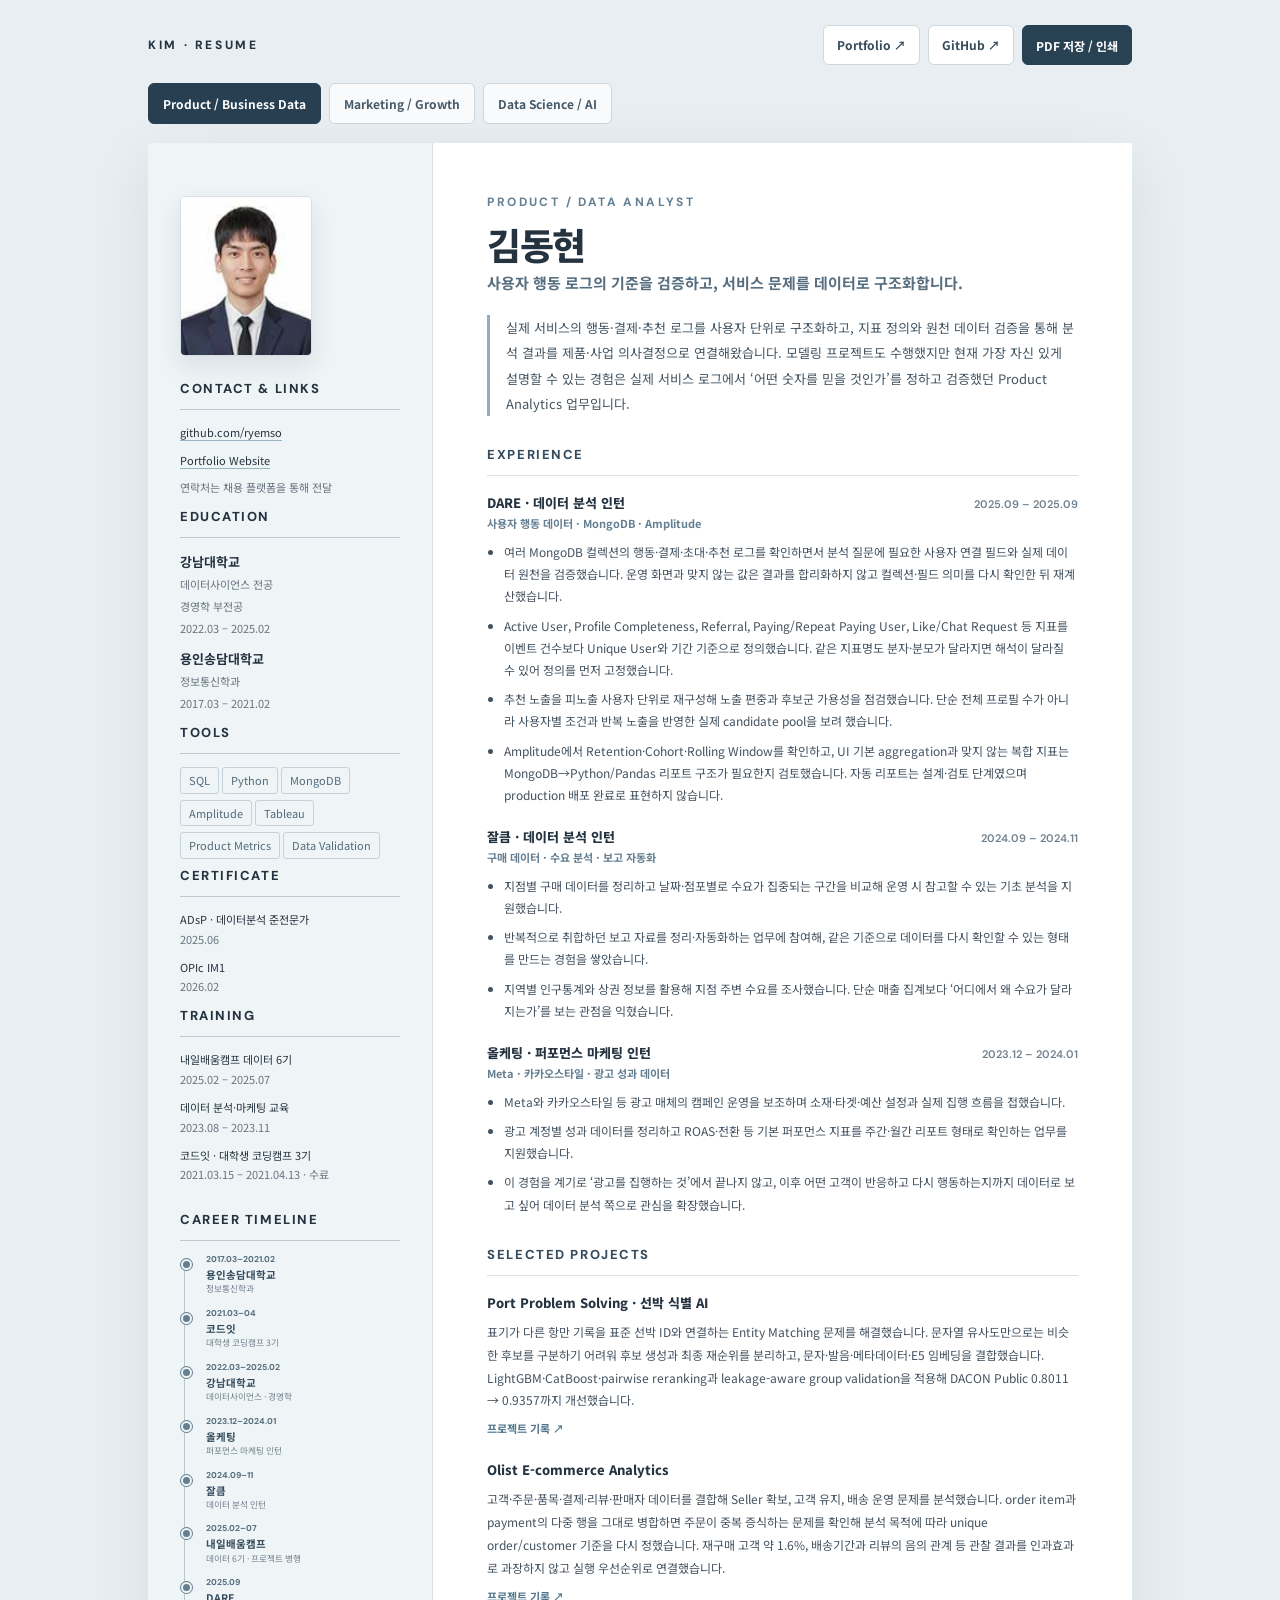
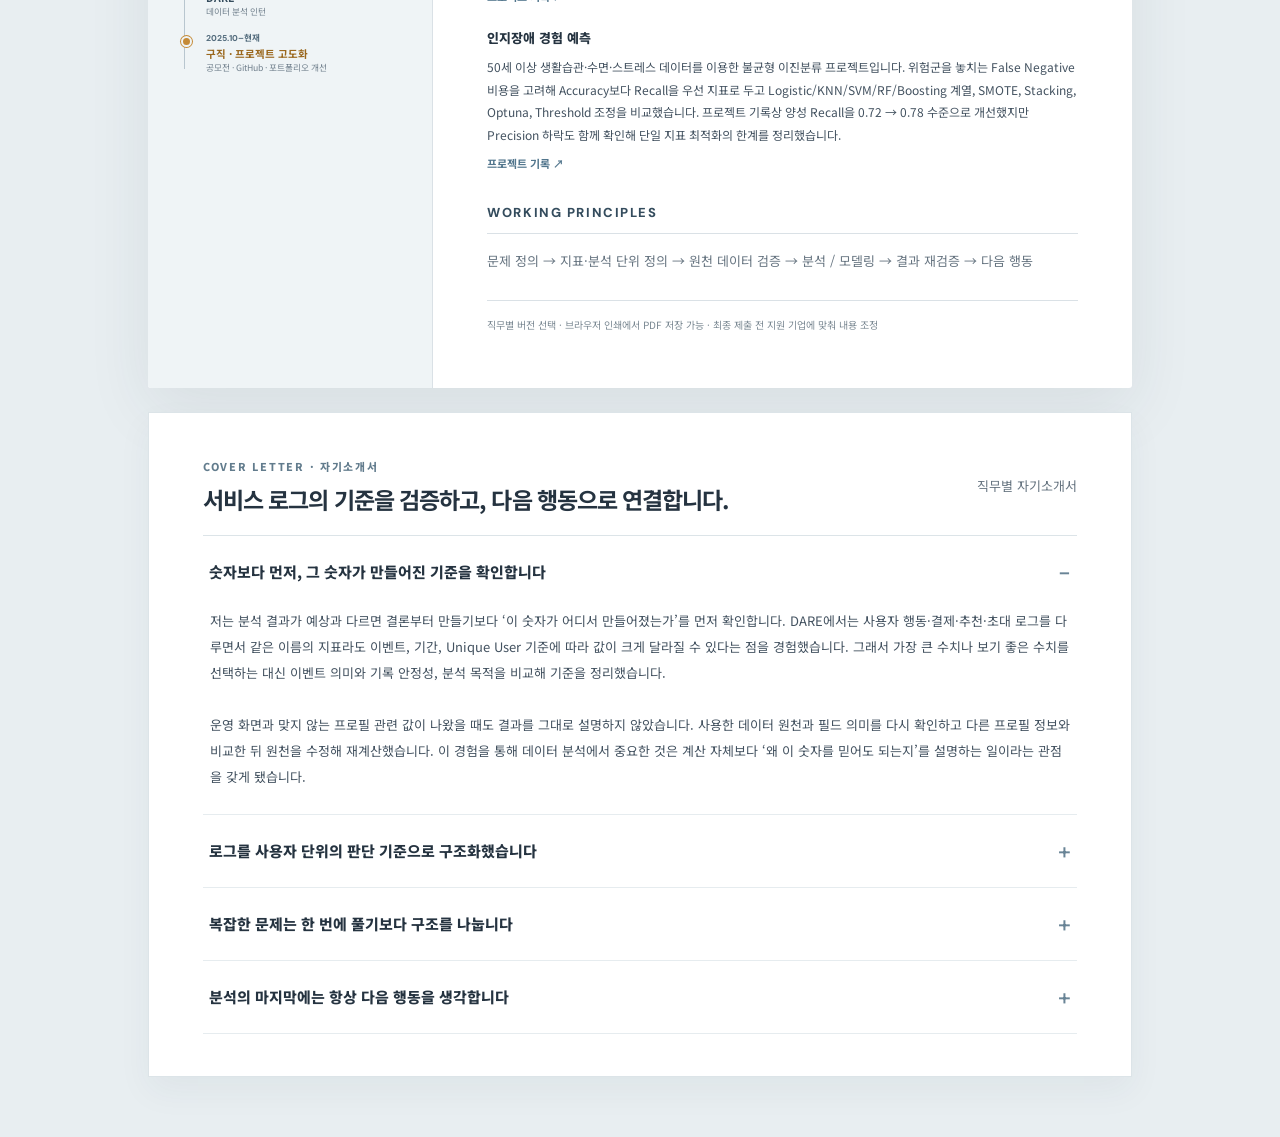
==== commit 52c189af: "Move career timeline to vertical sidebar below training" ====
--- a/resume/index.html
+++ b/resume/index.html
@@ -15,20 +15,20 @@
 @media print{@page{size:A4;margin:0}html,body{background:white!important;font-size:11px}.shell{max-width:none;padding:0}.toolbar,.tabs{display:none!important}.paper{border-radius:0;box-shadow:none;grid-template-columns:29% 71%;min-height:297mm;break-inside:avoid}.side{padding:32px 23px}.content{padding:32px 34px}.content h3{margin-top:20px}.entry{margin-bottom:13px}.entry p,.entry li{font-size:10px;line-height:1.65}.summary{font-size:11px;margin-bottom:16px}.side h3{margin-top:19px}.footnote{margin-top:10px}a{text-decoration:none}}
 .profile-photo-wrap{width:132px;aspect-ratio:160/193;margin-bottom:22px;border:1px solid #d5e0e5;border-radius:5px;overflow:hidden;background:#fff;box-shadow:0 10px 24px rgba(24,46,64,.1)}.profile-photo{display:block;width:100%;height:100%;object-fit:cover;object-position:center top}@media(max-width:760px){.profile-photo-wrap{width:112px;margin-bottom:18px}}@media print{.profile-photo-wrap{width:115px;box-shadow:none}}
 
-/* Career timeline compact */
-.resume-timeline{margin:18px 0 22px;padding:15px 16px 13px;border:1px solid var(--line);background:#fbfdfe;border-radius:6px}
-.resume-timeline-head{display:flex;align-items:flex-end;justify-content:space-between;gap:12px;margin-bottom:12px}
-.resume-timeline-head strong{font:800 11px "DM Sans","Noto Sans KR",sans-serif;letter-spacing:.1em;text-transform:uppercase;color:#344c5d}
-.resume-timeline-head span{font-size:10px;color:var(--muted)}
-.resume-timeline-grid{display:grid;grid-template-columns:repeat(4,minmax(0,1fr));gap:9px}
-.resume-time{position:relative;border-top:2px solid #aabac4;padding-top:9px}
-.resume-time::before{content:"";position:absolute;top:-5px;left:0;width:8px;height:8px;border-radius:50%;background:#647f92;border:1.5px solid #fff;box-shadow:0 0 0 1px #647f92}
-.resume-time b{display:block;font:700 9px "DM Sans","Noto Sans KR",sans-serif;color:#526b7c;margin-bottom:3px}
-.resume-time strong{display:block;font-size:10.5px;line-height:1.45}
-.resume-time small{display:block;margin-top:2px;color:#71808d;font-size:8.6px;line-height:1.4}
-.resume-time.current{border-top-color:#c58a36}.resume-time.current::before{background:#c58a36;box-shadow:0 0 0 1px #c58a36}
-@media(max-width:760px){.resume-timeline-grid{grid-template-columns:repeat(2,minmax(0,1fr))}}
-@media print{.resume-timeline{margin:11px 0 14px;padding:10px 11px}.resume-timeline-grid{grid-template-columns:repeat(4,minmax(0,1fr));gap:6px}.resume-time{padding-top:6px}.resume-time b{font-size:7.5px}.resume-time strong{font-size:8.4px}.resume-time small{font-size:7px}.resume-timeline-head{margin-bottom:8px}}
+/* Career timeline · sidebar vertical */
+.resume-timeline{margin-top:24px}
+.resume-timeline h3{margin-top:24px!important}
+.resume-timeline-list{position:relative;display:grid;gap:12px;margin-top:4px;padding-left:16px}
+.resume-timeline-list::before{content:"";position:absolute;left:4px;top:5px;bottom:6px;width:1px;background:#b8c6cf}
+.resume-time{position:relative;padding-left:10px}
+.resume-time::before{content:"";position:absolute;left:-15px;top:5px;width:7px;height:7px;border-radius:50%;background:#647f92;border:2px solid var(--tint);box-shadow:0 0 0 1px #647f92}
+.resume-time b{display:block;font:700 8.5px "DM Sans","Noto Sans KR",sans-serif;color:#526b7c;margin-bottom:2px}
+.resume-time strong{display:block;font-size:10.5px;line-height:1.45;color:#344c5d}
+.resume-time small{display:block;margin-top:1px;color:#71808d;font-size:8.7px;line-height:1.45}
+.resume-time.current::before{background:#c58a36;box-shadow:0 0 0 1px #c58a36}
+.resume-time.current strong{color:#9a671d}
+@media(max-width:760px){.resume-timeline{grid-column:1/-1}.resume-timeline-list{grid-template-columns:repeat(2,minmax(0,1fr));padding-left:0}.resume-timeline-list::before{display:none}.resume-time{padding-left:14px;border-left:1px solid #b8c6cf}.resume-time::before{left:-5px;top:5px}}
+@media print{.resume-timeline{margin-top:15px}.resume-timeline h3{margin-top:15px!important}.resume-timeline-list{gap:8px;padding-left:13px}.resume-time b{font-size:7px}.resume-time strong{font-size:8.2px}.resume-time small{font-size:6.8px;line-height:1.35}.resume-time::before{width:6px;height:6px;left:-12px}}
 </style>
 <style>
 /* Cover-letter section */
@@ -63,24 +63,24 @@
     <section><h3>TOOLS</h3><div id="skills"></div></section>
     <section><h3>CERTIFICATE</h3><p class="small">ADsP · 데이터분석 준전문가<br><span class="muted">2025.06</span></p><p class="small">OPIc IM1<br><span class="muted">2026.02</span></p></section>
     <section><h3>TRAINING</h3><p class="small">내일배움캠프 데이터 6기<br><span class="muted">2025.02 – 2025.07</span></p><p class="small">데이터 분석·마케팅 교육<br><span class="muted">2023.08 – 2023.11</span></p><p class="small">코드잇 · 대학생 코딩캠프 3기<br><span class="muted">2021.03.15 – 2021.04.13 · 수료</span></p></section>
+    <section class="resume-timeline" aria-label="경력 및 학습 타임라인">
+     <h3>CAREER TIMELINE</h3>
+     <div class="resume-timeline-list">
+      <div class="resume-time"><b>2017.03–2021.02</b><strong>용인송담대학교</strong><small>정보통신학과</small></div>
+      <div class="resume-time"><b>2021.03–04</b><strong>코드잇</strong><small>대학생 코딩캠프 3기</small></div>
+      <div class="resume-time"><b>2022.03–2025.02</b><strong>강남대학교</strong><small>데이터사이언스 · 경영학</small></div>
+      <div class="resume-time"><b>2023.12–2024.01</b><strong>올케팅</strong><small>퍼포먼스 마케팅 인턴</small></div>
+      <div class="resume-time"><b>2024.09–11</b><strong>잘큼</strong><small>데이터 분석 인턴</small></div>
+      <div class="resume-time"><b>2025.02–07</b><strong>내일배움캠프</strong><small>데이터 6기 · 프로젝트 병행</small></div>
+      <div class="resume-time"><b>2025.09</b><strong>DARE</strong><small>데이터 분석 인턴</small></div>
+      <div class="resume-time current"><b>2025.10–현재</b><strong>구직 · 프로젝트 고도화</strong><small>공모전 · GitHub · 포트폴리오 개선</small></div>
+     </div>
+    </section>
    </div>
   </aside>
   <section class="content">
    <div class="eyebrow" id="label">Product / Business Data Analyst</div>
    <h1>김동현</h1><p class="subtitle" id="headline"></p><div class="summary" id="summary"></div>
-   <section class="resume-timeline" aria-label="경력 및 학습 타임라인">
-    <div class="resume-timeline-head"><strong>Career Timeline</strong><span>학력 · 교육 · 인턴 · 최근 활동을 한 번에 보기</span></div>
-    <div class="resume-timeline-grid">
-     <div class="resume-time"><b>2017.03–2021.02</b><strong>용인송담대</strong><small>정보통신학과</small></div>
-     <div class="resume-time"><b>2021.03–04</b><strong>코드잇</strong><small>대학생 코딩캠프 3기</small></div>
-     <div class="resume-time"><b>2022.03–2025.02</b><strong>강남대</strong><small>데이터사이언스 · 경영학</small></div>
-     <div class="resume-time"><b>2023.12–2024.01</b><strong>올케팅</strong><small>퍼포먼스 마케팅 인턴</small></div>
-     <div class="resume-time"><b>2024.09–11</b><strong>잘큼</strong><small>데이터 분석 인턴</small></div>
-     <div class="resume-time"><b>2025.02–07</b><strong>내일배움캠프</strong><small>데이터 6기 · 프로젝트 병행</small></div>
-     <div class="resume-time"><b>2025.09</b><strong>DARE</strong><small>데이터 분석 인턴</small></div>
-     <div class="resume-time current"><b>2025.10–현재</b><strong>구직 · 프로젝트 고도화</strong><small>공모전 · GitHub · 포트폴리오 개선</small></div>
-    </div>
-   </section>
    <h3>Experience</h3>
    <div class="entry"><div class="entrytop"><strong>DARE · 데이터 분석 인턴</strong><span class="when">2025.09 – 2025.09</span></div><div class="role">사용자 행동 데이터 · MongoDB · Amplitude</div><ul id="dare"></ul></div>
    <div class="entry"><div class="entrytop"><strong>잘큼 · 데이터 분석 인턴</strong><span class="when">2024.09 – 2024.11</span></div><div class="role">구매 데이터 · 수요 분석 · 보고 자동화</div><ul>
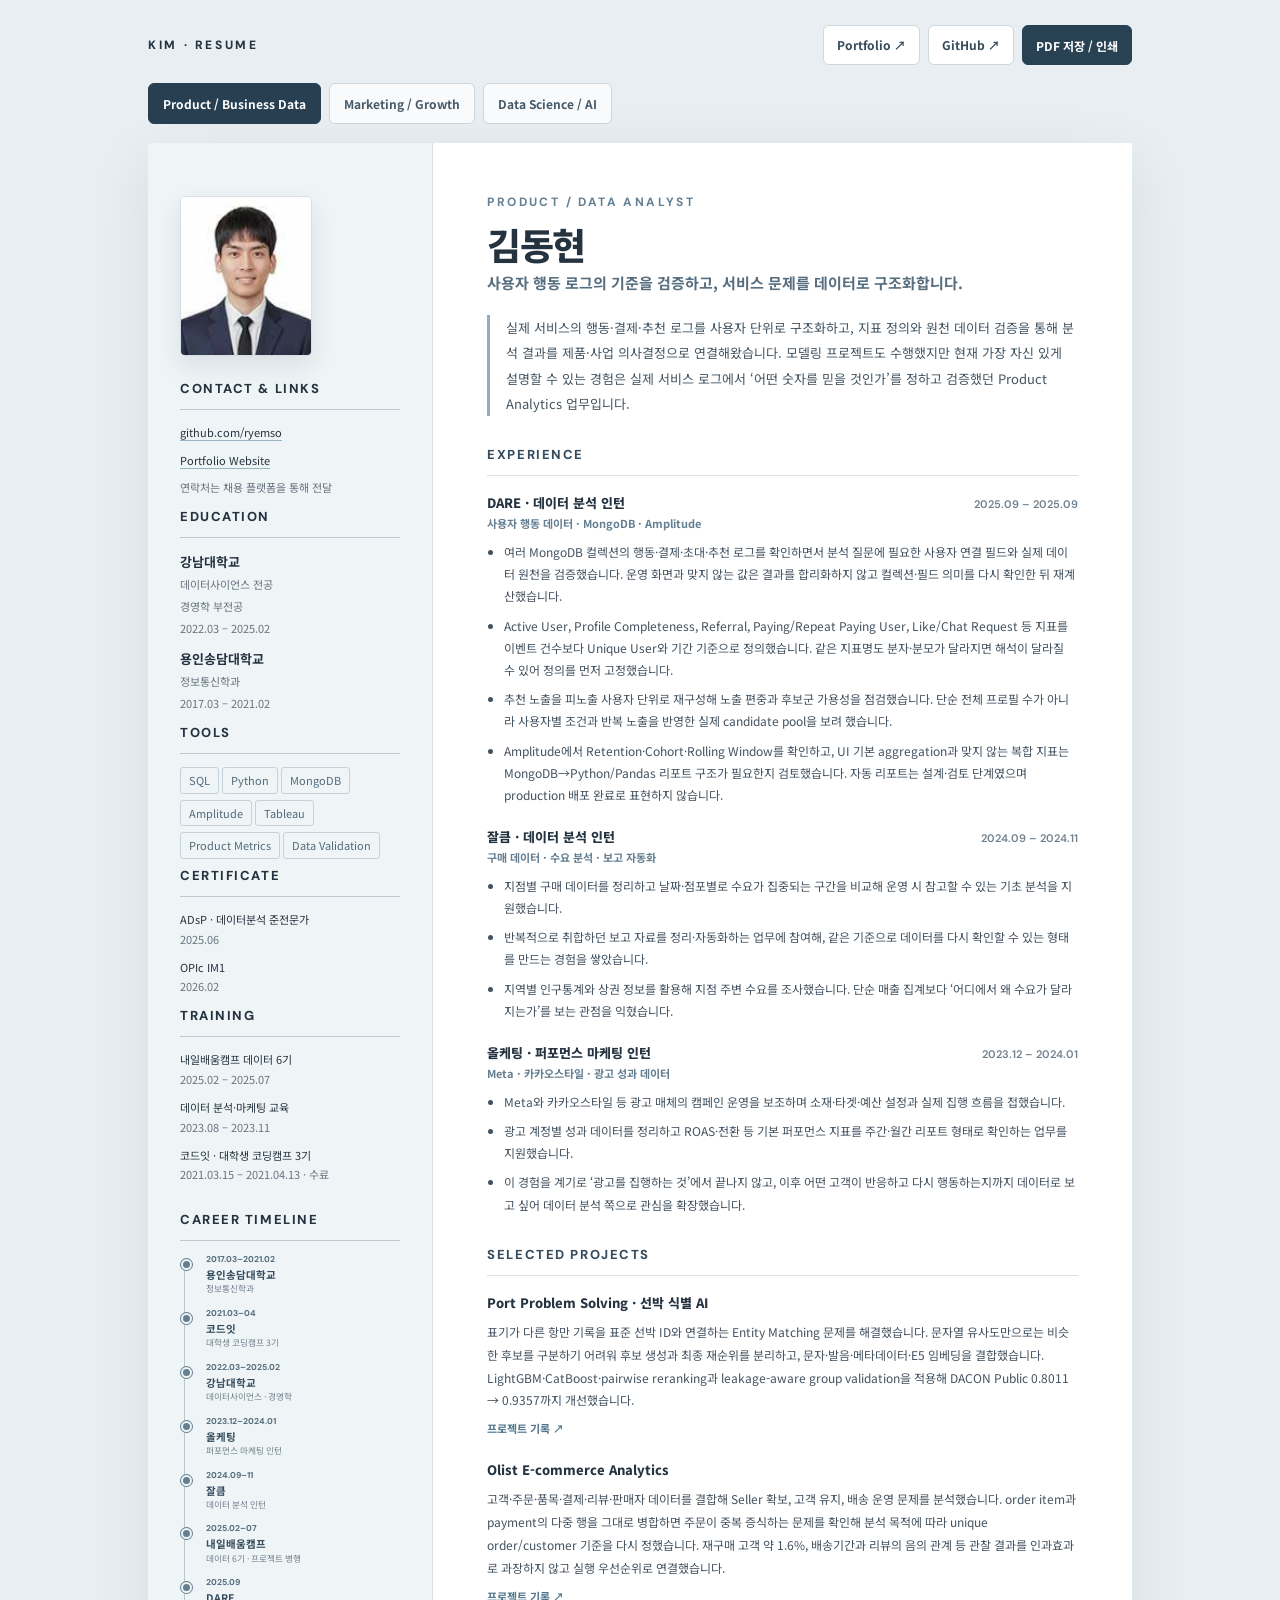
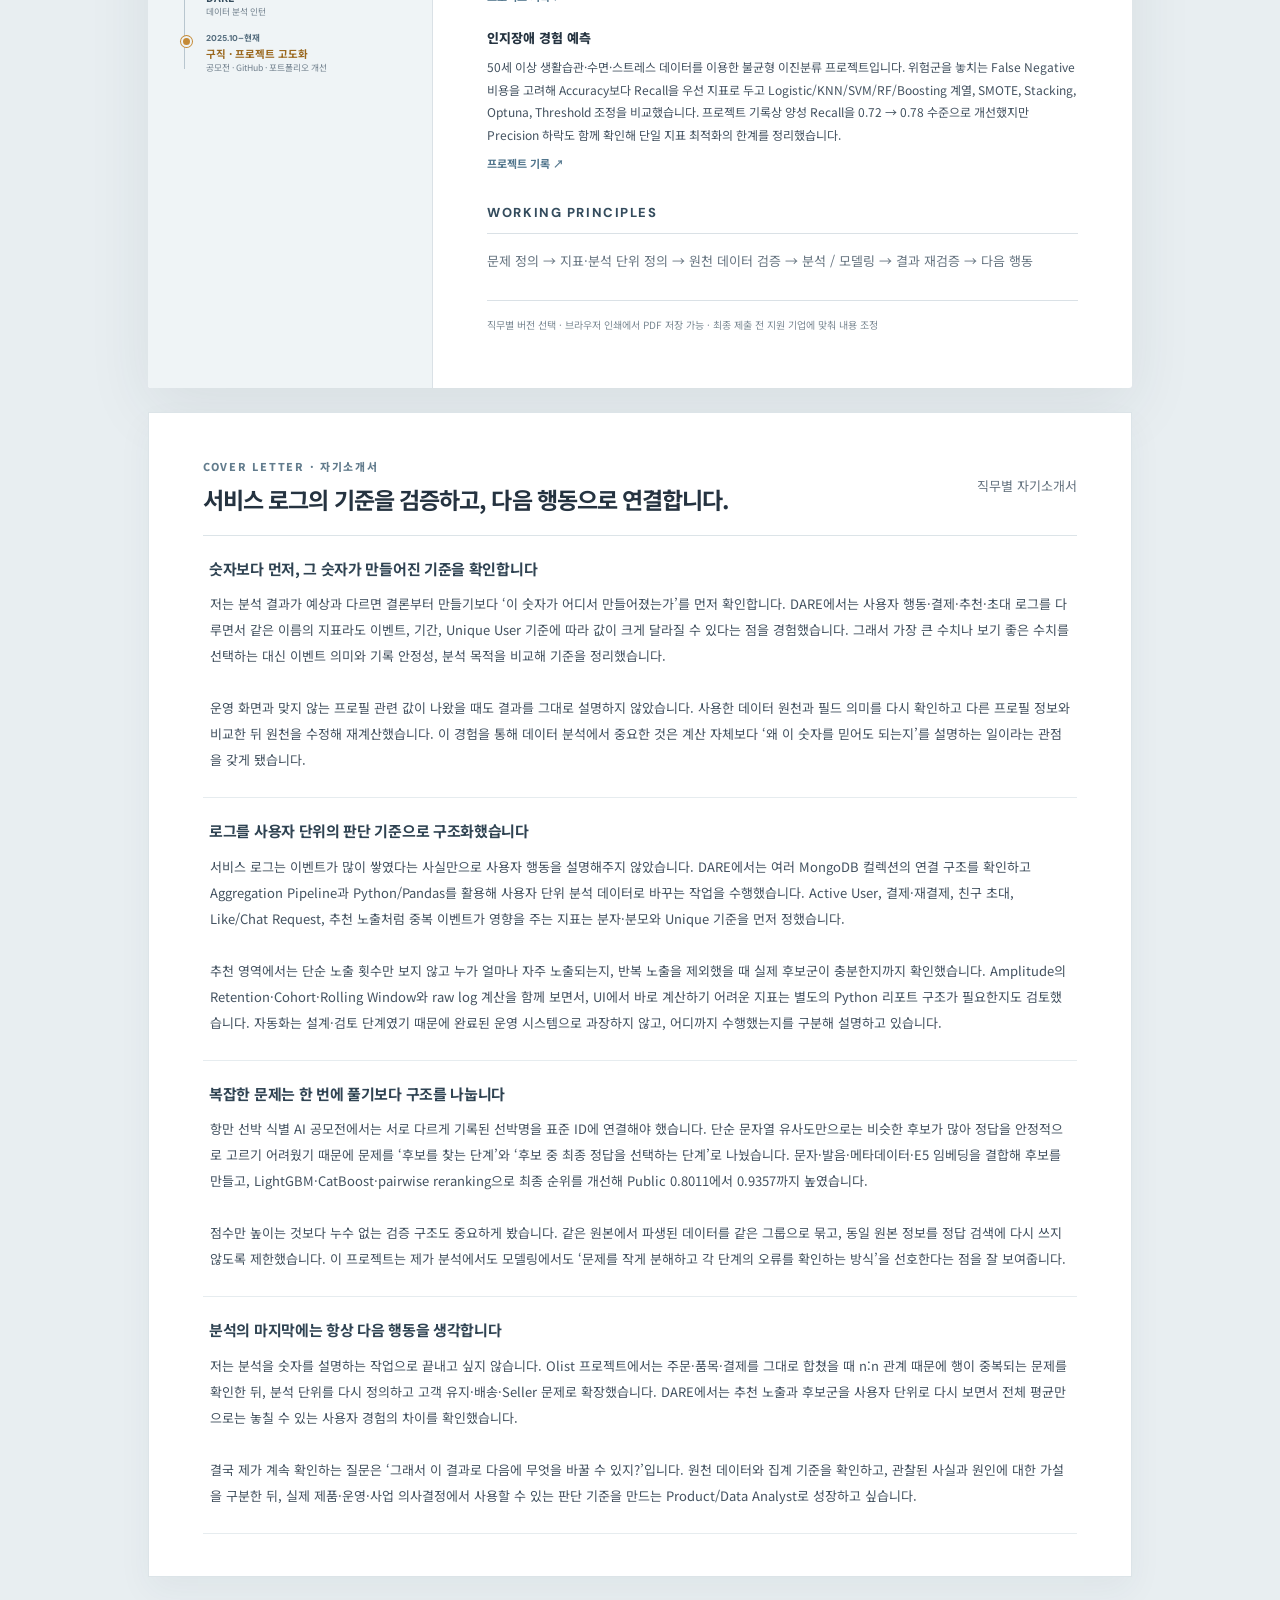
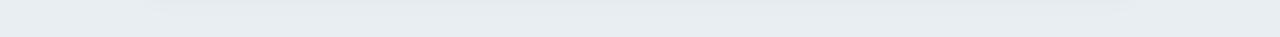
==== commit 8d1ed4a5: "Add explicit print pages and permanently expanded cover letters" ====
--- a/resume/index.html
+++ b/resume/index.html
@@ -28,7 +28,115 @@
 .resume-time.current::before{background:#c58a36;box-shadow:0 0 0 1px #c58a36}
 .resume-time.current strong{color:#9a671d}
 @media(max-width:760px){.resume-timeline{grid-column:1/-1}.resume-timeline-list{grid-template-columns:repeat(2,minmax(0,1fr));padding-left:0}.resume-timeline-list::before{display:none}.resume-time{padding-left:14px;border-left:1px solid #b8c6cf}.resume-time::before{left:-5px;top:5px}}
-@media print{.resume-timeline{margin-top:15px}.resume-timeline h3{margin-top:15px!important}.resume-timeline-list{gap:8px;padding-left:13px}.resume-time b{font-size:7px}.resume-time strong{font-size:8.2px}.resume-time small{font-size:6.8px;line-height:1.35}.resume-time::before{width:6px;height:6px;left:-12px}}
+@media print{
+.resume-timeline{margin-top:15px;grid-column:auto!important}
+.resume-timeline h3{margin-top:15px!important}
+.resume-timeline-list{display:grid!important;grid-template-columns:1fr!important;gap:8px;padding-left:13px}
+.resume-timeline-list::before{display:block!important}
+.resume-time{padding-left:10px!important;border-left:0!important}
+.resume-time b{font-size:7px}
+.resume-time strong{font-size:8.2px}
+.resume-time small{font-size:6.8px;line-height:1.35}
+.resume-time::before{width:6px;height:6px;left:-12px}
+}
+
+/* Print layout hard reset: prevents mobile breakpoint from leaking into A4 print */
+@media print{
+  .paper{
+    display:grid!important;
+    grid-template-columns:29% 71%!important;
+    flex-direction:initial!important;
+    width:100%!important;
+    min-height:297mm;
+    overflow:visible;
+  }
+  .side{
+    display:block!important;
+    width:auto!important;
+    min-width:0!important;
+    padding:32px 23px!important;
+    border-right:1px solid var(--line)!important;
+    border-bottom:0!important;
+  }
+  .side-sections{
+    display:block!important;
+    grid-template-columns:none!important;
+    gap:0!important;
+  }
+  .side-sections > section{
+    display:block!important;
+    width:auto!important;
+    grid-column:auto!important;
+  }
+  .content{
+    display:block!important;
+    width:auto!important;
+    min-width:0!important;
+    padding:32px 34px!important;
+  }
+  .entrytop{
+    display:flex!important;
+    flex-wrap:nowrap!important;
+    justify-content:space-between!important;
+    align-items:baseline!important;
+  }
+  .when{white-space:nowrap!important}
+}
+
+/* Explicit print-only resume pages */
+.print-resume{display:none}
+.print-page{background:#fff}
+.print-page-side{background:var(--tint);border-right:1px solid var(--line)}
+@media print{
+  .paper{display:none!important}
+  .print-resume{display:block!important}
+  .print-page{
+    display:grid!important;
+    grid-template-columns:29% 71%!important;
+    width:210mm!important;
+    min-height:297mm!important;
+    break-after:page!important;
+    page-break-after:always!important;
+    overflow:visible!important;
+  }
+  .print-page:last-child{
+    break-after:auto!important;
+    page-break-after:auto!important;
+  }
+  .print-page-side{
+    padding:32px 23px!important;
+    border-right:1px solid var(--line)!important;
+    border-bottom:0!important;
+  }
+  .print-page-content{
+    padding:32px 34px!important;
+    min-width:0!important;
+  }
+  .print-page .profile-photo-wrap{width:115px!important;box-shadow:none!important}
+  .print-page .side-sections{display:block!important}
+  .print-page .side-sections>section{display:block!important;width:auto!important}
+  .print-page .content h3,
+  .print-page-content h3{margin-top:20px}
+  .print-page .entry{break-inside:avoid;page-break-inside:avoid;margin-bottom:13px}
+  .print-page .entry p,
+  .print-page .entry li{font-size:10px;line-height:1.65}
+  .print-page .summary{font-size:11px;margin-bottom:16px}
+  .print-page-side h3{margin-top:19px}
+  .print-page .footnote{margin-top:10px}
+  .print-page .resume-timeline{margin-top:15px;grid-column:auto!important}
+  .print-page .resume-timeline-list{
+    display:grid!important;
+    grid-template-columns:1fr!important;
+    gap:8px!important;
+    padding-left:13px!important;
+  }
+  .print-page .resume-timeline-list::before{display:block!important}
+  .print-page .resume-time{padding-left:10px!important;border-left:0!important}
+  .print-page .resume-time b{font-size:7px}
+  .print-page .resume-time strong{font-size:8.2px}
+  .print-page .resume-time small{font-size:6.8px;line-height:1.35}
+  .print-page .resume-time::before{width:6px;height:6px;left:-12px}
+}
 </style>
 <style>
 /* Cover-letter section */
@@ -42,8 +150,12 @@
 .letter-item[open] summary::after{content:"−"}
 .letter-item summary::-webkit-details-marker{display:none}
 .letter-item p{margin:0;padding:0 7px 24px;color:#435260;line-height:2;white-space:pre-line;font-size:13px}
-@media(max-width:760px){.letter{margin:15px 0 0;padding:24px 21px}.letter-head h2{font-size:18px}.letter-item summary{font-size:13px}}
-@media print{.letter{break-before:page;box-shadow:none;border:0;padding:14mm 17mm;margin:0;max-width:none}.letter-item{break-inside:avoid}.letter-item p{display:block!important;padding-bottom:12px;font-size:10px;line-height:1.7}.letter-item summary{padding:14px 0 7px;font-size:12px}.letter-item summary::after{display:none}.letter-head h2{font-size:17px}}
+.letter-item.expanded{padding:20px 6px}
+.letter-item.expanded+.letter-item.expanded{border-top:0}
+.letter-item-title{margin:0 0 10px!important;padding:0!important;border:0!important;font-size:15px!important;letter-spacing:-.02em!important;text-transform:none!important;color:#2f4352!important}
+.letter-item.expanded p{padding:0 1px 4px}
+@media(max-width:760px){.letter{margin:15px 0 0;padding:24px 21px}.letter-head h2{font-size:18px}.letter-item summary{font-size:13px}.letter-item-title{font-size:13px!important}}
+@media print{.letter{break-before:page;box-shadow:none;border:0;padding:14mm 17mm;margin:0;max-width:none}.letter-item{break-inside:avoid}.letter-item p{display:block!important;padding-bottom:12px;font-size:10px;line-height:1.7}.letter-item summary{padding:14px 0 7px;font-size:12px}.letter-item summary::after{display:none}.letter-item.expanded{padding:10px 0}.letter-item-title{font-size:12px!important;margin-bottom:6px!important}.letter-head h2{font-size:17px}}
 </style>
 </head>
 <body>
@@ -98,6 +210,69 @@
    <div class="footnote">직무별 버전 선택 · 브라우저 인쇄에서 PDF 저장 가능 · 최종 제출 전 지원 기업에 맞춰 내용 조정</div>
   </section>
  </main>
+
+ <div class="print-resume" id="printResume" aria-hidden="true">
+  <section class="print-page print-page-1">
+   <aside class="print-page-side side">
+    <div class="profile-photo-wrap"><img class="profile-photo" src="./profile.jpg" alt="김동현 증명사진" width="160" height="193"></div>
+    <div class="side-sections">
+     <section><h3>CONTACT & LINKS</h3><p class="small"><a href="https://github.com/ryemso">github.com/ryemso</a></p><p class="small"><a href="../">Portfolio Website</a></p><p class="small muted">연락처는 채용 플랫폼을 통해 전달</p></section>
+     <section><h3>EDUCATION</h3><p><b>강남대학교</b><br><span class="small muted">데이터사이언스 전공<br>경영학 부전공<br>2022.03 – 2025.02</span></p><p><b>용인송담대학교</b><br><span class="small muted">정보통신학과<br>2017.03 – 2021.02</span></p></section>
+     <section><h3>TOOLS</h3><div id="skillsPrint"></div></section>
+     <section><h3>CERTIFICATE</h3><p class="small">ADsP · 데이터분석 준전문가<br><span class="muted">2025.06</span></p><p class="small">OPIc IM1<br><span class="muted">2026.02</span></p></section>
+    </div>
+   </aside>
+   <section class="print-page-content content">
+    <div class="eyebrow" id="labelPrint">Product / Business Data Analyst</div>
+    <h1>김동현</h1>
+    <p class="subtitle" id="headlinePrint"></p>
+    <div class="summary" id="summaryPrint"></div>
+    <h3>Experience</h3>
+    <div class="entry"><div class="entrytop"><strong>DARE · 데이터 분석 인턴</strong><span class="when">2025.09 – 2025.09</span></div><div class="role">사용자 행동 데이터 · MongoDB · Amplitude</div><ul id="darePrint"></ul></div>
+    <div class="entry"><div class="entrytop"><strong>잘큼 · 데이터 분석 인턴</strong><span class="when">2024.09 – 2024.11</span></div><div class="role">구매 데이터 · 수요 분석 · 보고 자동화</div><ul>
+     <li>지점별 구매 데이터를 정리하고 날짜·점포별로 수요가 집중되는 구간을 비교해 운영 시 참고할 수 있는 기초 분석을 지원했습니다.</li>
+     <li>반복적으로 취합하던 보고 자료를 정리·자동화하는 업무에 참여해, 같은 기준으로 데이터를 다시 확인할 수 있는 형태를 만드는 경험을 쌓았습니다.</li>
+     <li>지역별 인구통계와 상권 정보를 활용해 지점 주변 수요를 조사했습니다. 단순 매출 집계보다 ‘어디에서 왜 수요가 달라지는가’를 보는 관점을 익혔습니다.</li>
+    </ul></div>
+    <div class="entry"><div class="entrytop"><strong>올케팅 · 퍼포먼스 마케팅 인턴</strong><span class="when">2023.12 – 2024.01</span></div><div class="role">Meta · 카카오스타일 · 광고 성과 데이터</div><ul>
+     <li>Meta와 카카오스타일 등 광고 매체의 캠페인 운영을 보조하며 소재·타겟·예산 설정과 실제 집행 흐름을 접했습니다.</li>
+     <li>광고 계정별 성과 데이터를 정리하고 ROAS·전환 등 기본 퍼포먼스 지표를 주간·월간 리포트 형태로 확인하는 업무를 지원했습니다.</li>
+     <li>이 경험을 계기로 ‘광고를 집행하는 것’에서 끝나지 않고, 이후 어떤 고객이 반응하고 다시 행동하는지까지 데이터로 보고 싶어 데이터 분석 쪽으로 관심을 확장했습니다.</li>
+    </ul></div>
+   </section>
+  </section>
+
+  <section class="print-page print-page-2">
+   <aside class="print-page-side side">
+    <section><h3>TRAINING</h3>
+     <p class="small">내일배움캠프 데이터 6기<br><span class="muted">2025.02 – 2025.07</span></p>
+     <p class="small">데이터 분석·마케팅 교육<br><span class="muted">2023.08 – 2023.11</span></p>
+     <p class="small">코드잇 · 대학생 코딩캠프 3기<br><span class="muted">2021.03.15 – 2021.04.13 · 수료</span></p>
+    </section>
+    <section class="resume-timeline" aria-label="경력 및 학습 타임라인">
+     <h3>CAREER TIMELINE</h3>
+     <div class="resume-timeline-list">
+      <div class="resume-time"><b>2017.03–2021.02</b><strong>용인송담대학교</strong><small>정보통신학과</small></div>
+      <div class="resume-time"><b>2021.03–04</b><strong>코드잇</strong><small>대학생 코딩캠프 3기</small></div>
+      <div class="resume-time"><b>2022.03–2025.02</b><strong>강남대학교</strong><small>데이터사이언스 · 경영학</small></div>
+      <div class="resume-time"><b>2023.12–2024.01</b><strong>올케팅</strong><small>퍼포먼스 마케팅 인턴</small></div>
+      <div class="resume-time"><b>2024.09–11</b><strong>잘큼</strong><small>데이터 분석 인턴</small></div>
+      <div class="resume-time"><b>2025.02–07</b><strong>내일배움캠프</strong><small>데이터 6기 · 프로젝트 병행</small></div>
+      <div class="resume-time"><b>2025.09</b><strong>DARE</strong><small>데이터 분석 인턴</small></div>
+      <div class="resume-time current"><b>2025.10–현재</b><strong>구직 · 프로젝트 고도화</strong><small>공모전 · GitHub · 포트폴리오 개선</small></div>
+     </div>
+    </section>
+   </aside>
+   <section class="print-page-content content">
+    <h3>Selected Projects</h3>
+    <div id="projectsPrint"></div>
+    <h3>Working Principles</h3>
+    <p id="principlePrint" class="muted"></p>
+    <div class="footnote">직무별 버전 선택 · 브라우저 인쇄에서 PDF 저장 가능 · 최종 제출 전 지원 기업에 맞춰 내용 조정</div>
+   </section>
+  </section>
+ </div>
+
 <section class="letter" id="cover-letter" aria-labelledby="letterTitle"><div class="letter-head"><div><small>Cover Letter · 자기소개서</small><h2 id="letterTitle"></h2></div><span class="muted">직무별 자기소개서</span></div><div id="letterItems"></div></section>
 </div>
 <script>
@@ -154,10 +329,11 @@
  };
  document.getElementById("letterTitle").textContent=titles[mode]||titles.analyst;
  const items=document.getElementById("letterItems");
- items.replaceChildren(...(letters[mode]||letters.analyst).map(([head,body],i)=>{
-  const d=document.createElement("details");d.className="letter-item";if(i===0)d.open=true;
-  const s=document.createElement("summary");s.textContent=head;
-  const p=document.createElement("p");p.textContent=body;d.append(s,p);return d;
+ items.replaceChildren(...(letters[mode]||letters.analyst).map(([head,body])=>{
+  const article=document.createElement("article");article.className="letter-item expanded";
+  const h=document.createElement("h3");h.className="letter-item-title";h.textContent=head;
+  const p=document.createElement("p");p.textContent=body;
+  article.append(h,p);return article;
  }));
 }
 
@@ -239,13 +415,19 @@
 function render(mode){
  renderLetter(mode);
  const d=modes[mode]||modes.analyst;
- document.getElementById("label").textContent=d.label;
- document.getElementById("headline").textContent=d.headline;
- document.getElementById("summary").textContent=d.summary;
- document.getElementById("principle").textContent=d.principle;
- document.getElementById("skills").replaceChildren(...d.skills.map(x=>{const s=document.createElement("span");s.className="chip";s.textContent=x;return s}));
- document.getElementById("dare").replaceChildren(...d.dare.map(x=>{const e=document.createElement("li");e.textContent=x;return e}));
- document.getElementById("projects").replaceChildren(...d.projects.map(([name,desc,url])=>{const a=document.createElement("article");a.className="entry";const h=document.createElement("strong");h.textContent=name;const p=document.createElement("p");p.textContent=desc;const l=document.createElement("a");l.className="projectlink";l.href=url;l.target="_blank";l.rel="noopener";l.textContent="프로젝트 기록 ↗";a.append(h,p,l);return a}));
+ ["label","labelPrint"].forEach(id=>document.getElementById(id).textContent=d.label);
+ ["headline","headlinePrint"].forEach(id=>document.getElementById(id).textContent=d.headline);
+ ["summary","summaryPrint"].forEach(id=>document.getElementById(id).textContent=d.summary);
+ ["principle","principlePrint"].forEach(id=>document.getElementById(id).textContent=d.principle);
+ const skillNodes=()=>d.skills.map(x=>{const s=document.createElement("span");s.className="chip";s.textContent=x;return s});
+ document.getElementById("skills").replaceChildren(...skillNodes());
+ document.getElementById("skillsPrint").replaceChildren(...skillNodes());
+ const dareNodes=()=>d.dare.map(x=>{const e=document.createElement("li");e.textContent=x;return e});
+ document.getElementById("dare").replaceChildren(...dareNodes());
+ document.getElementById("darePrint").replaceChildren(...dareNodes());
+ const projectNodes=()=>d.projects.map(([name,desc,url])=>{const a=document.createElement("article");a.className="entry";const h=document.createElement("strong");h.textContent=name;const p=document.createElement("p");p.textContent=desc;const l=document.createElement("a");l.className="projectlink";l.href=url;l.target="_blank";l.rel="noopener";l.textContent="프로젝트 기록 ↗";a.append(h,p,l);return a});
+ document.getElementById("projects").replaceChildren(...projectNodes());
+ document.getElementById("projectsPrint").replaceChildren(...projectNodes());
  document.querySelectorAll("[data-mode]").forEach(x=>{
    if(x.dataset.mode==="lotte") x.hidden=mode!=="lotte";
    x.setAttribute("aria-selected",String(x.dataset.mode===mode));
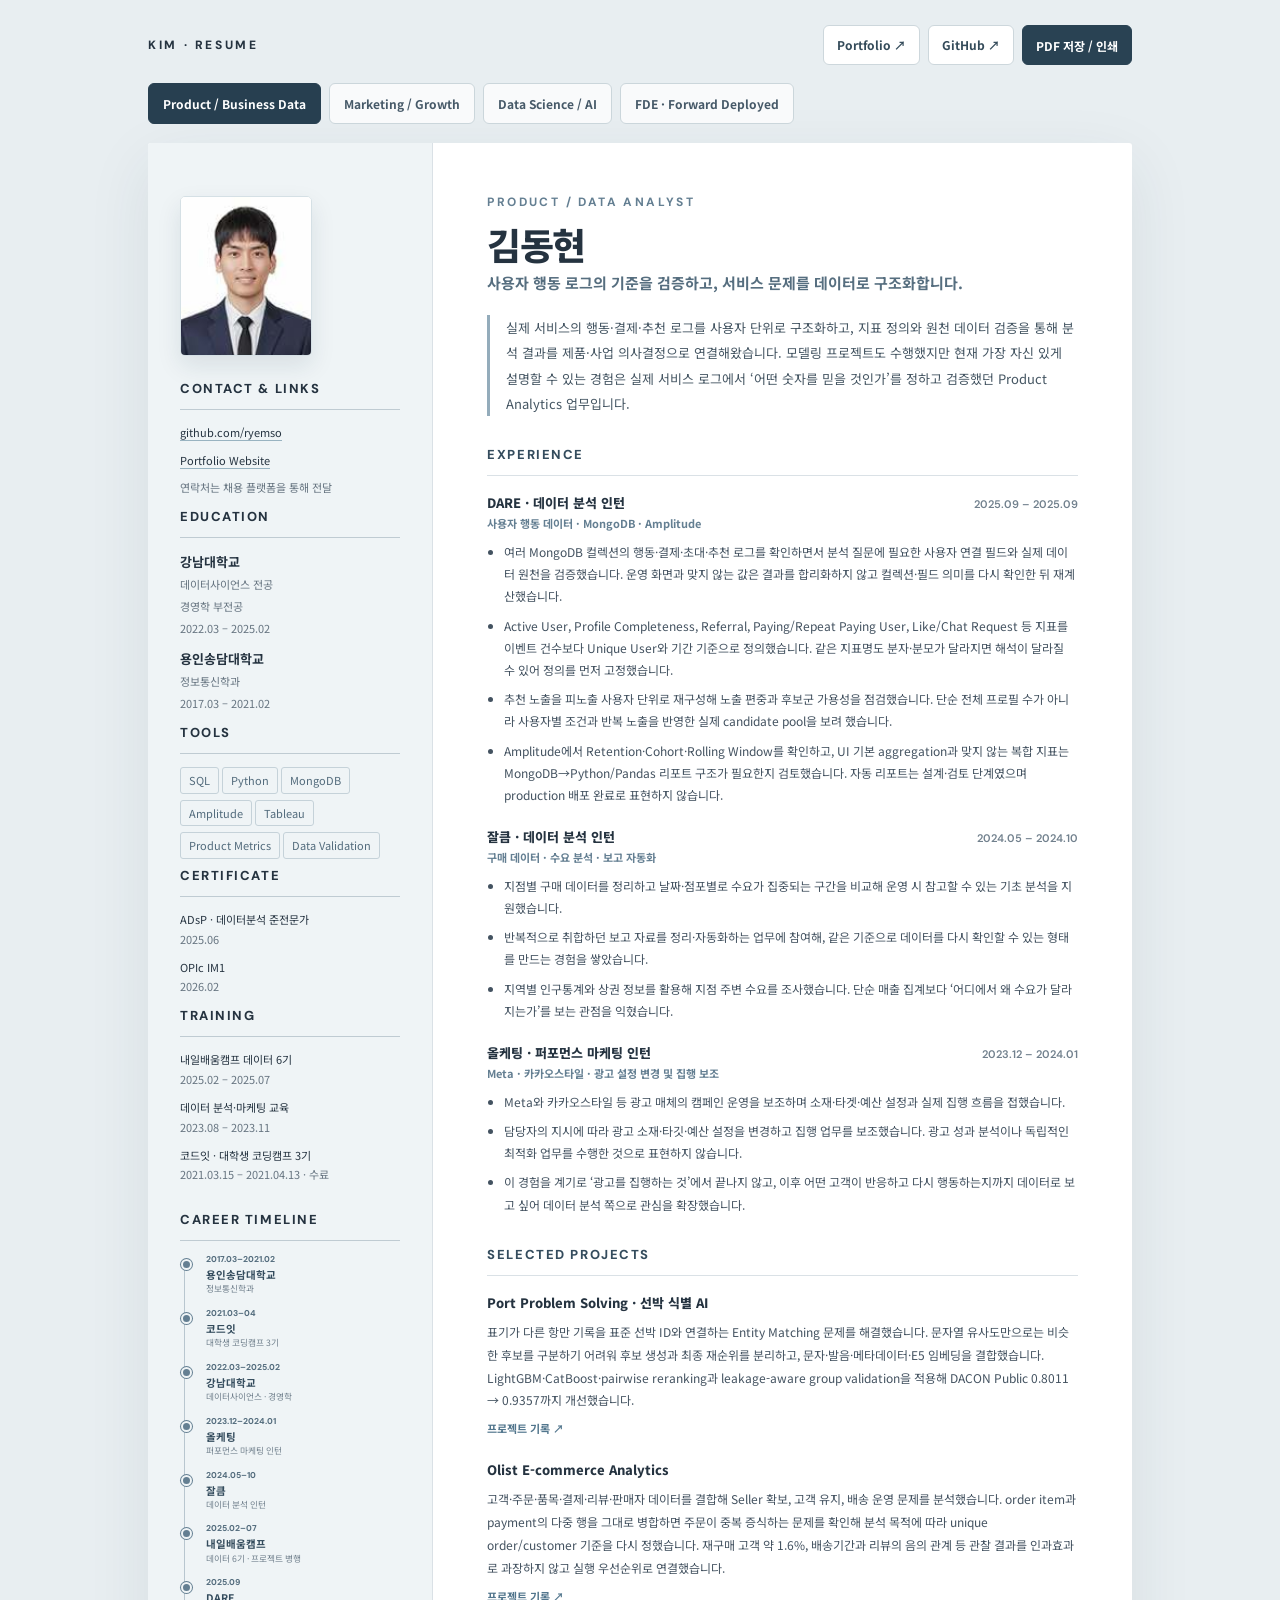
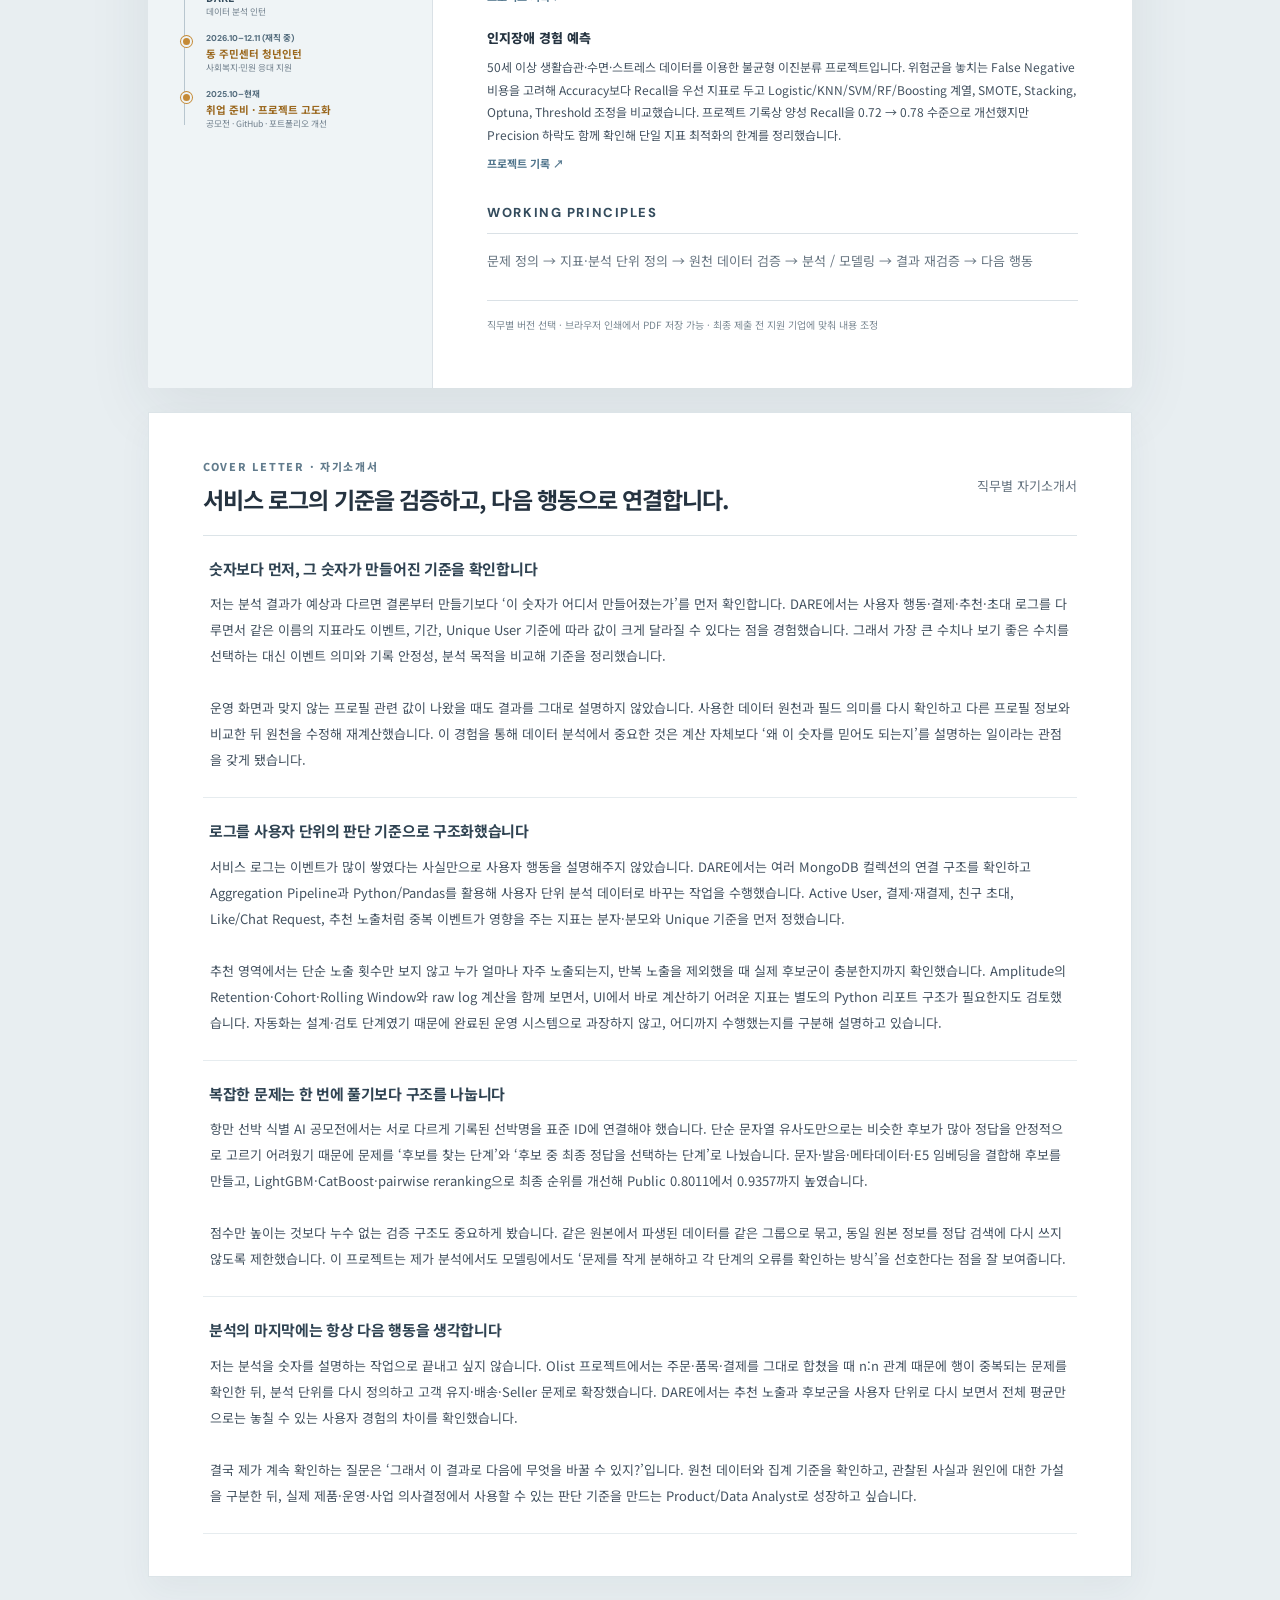
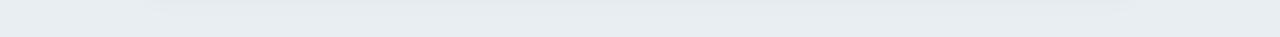
==== commit 38436da4: "Add FDE resume and cover-letter track; correct experience facts" ====
--- a/resume/index.html
+++ b/resume/index.html
@@ -165,7 +165,9 @@
   <button type="button" data-mode="analyst" role="tab" aria-selected="true">Product / Business Data</button>
   <button type="button" data-mode="growth" role="tab" aria-selected="false">Marketing / Growth</button>
   <button type="button" data-mode="ml" role="tab" aria-selected="false">Data Science / AI</button>
+  <button type="button" data-mode="fde" role="tab" aria-selected="false">FDE · Forward Deployed</button>
   <button type="button" data-mode="lotte" role="tab" aria-selected="false" hidden>LOTTE AX · Hotel</button>
+  <button type="button" data-mode="mobidays" role="tab" aria-selected="false" hidden>MOBIDAYS · AI/AX</button>
  </nav>
  <main class="paper" id="resume">
   <aside class="side"><div class="profile-photo-wrap"><img class="profile-photo" src="./profile.jpg" alt="김동현 증명사진" width="160" height="193"></div>
@@ -182,10 +184,11 @@
       <div class="resume-time"><b>2021.03–04</b><strong>코드잇</strong><small>대학생 코딩캠프 3기</small></div>
       <div class="resume-time"><b>2022.03–2025.02</b><strong>강남대학교</strong><small>데이터사이언스 · 경영학</small></div>
       <div class="resume-time"><b>2023.12–2024.01</b><strong>올케팅</strong><small>퍼포먼스 마케팅 인턴</small></div>
-      <div class="resume-time"><b>2024.09–11</b><strong>잘큼</strong><small>데이터 분석 인턴</small></div>
+      <div class="resume-time"><b>2024.05–10</b><strong>잘큼</strong><small>데이터 분석 인턴</small></div>
       <div class="resume-time"><b>2025.02–07</b><strong>내일배움캠프</strong><small>데이터 6기 · 프로젝트 병행</small></div>
       <div class="resume-time"><b>2025.09</b><strong>DARE</strong><small>데이터 분석 인턴</small></div>
-      <div class="resume-time current"><b>2025.10–현재</b><strong>구직 · 프로젝트 고도화</strong><small>공모전 · GitHub · 포트폴리오 개선</small></div>
+      <div class="resume-time current"><b>2026.10–12.11 (재직 중)</b><strong>동 주민센터 청년인턴</strong><small>사회복지·민원 응대 지원</small></div>
+       <div class="resume-time current"><b>2025.10–현재</b><strong>취업 준비 · 프로젝트 고도화</strong><small>공모전 · GitHub · 포트폴리오 개선</small></div>
      </div>
     </section>
    </div>
@@ -195,14 +198,14 @@
    <h1>김동현</h1><p class="subtitle" id="headline"></p><div class="summary" id="summary"></div>
    <h3>Experience</h3>
    <div class="entry"><div class="entrytop"><strong>DARE · 데이터 분석 인턴</strong><span class="when">2025.09 – 2025.09</span></div><div class="role">사용자 행동 데이터 · MongoDB · Amplitude</div><ul id="dare"></ul></div>
-   <div class="entry"><div class="entrytop"><strong>잘큼 · 데이터 분석 인턴</strong><span class="when">2024.09 – 2024.11</span></div><div class="role">구매 데이터 · 수요 분석 · 보고 자동화</div><ul>
+   <div class="entry"><div class="entrytop"><strong>잘큼 · 데이터 분석 인턴</strong><span class="when">2024.05 – 2024.10</span></div><div class="role">구매 데이터 · 수요 분석 · 보고 자동화</div><ul>
     <li>지점별 구매 데이터를 정리하고 날짜·점포별로 수요가 집중되는 구간을 비교해 운영 시 참고할 수 있는 기초 분석을 지원했습니다.</li>
     <li>반복적으로 취합하던 보고 자료를 정리·자동화하는 업무에 참여해, 같은 기준으로 데이터를 다시 확인할 수 있는 형태를 만드는 경험을 쌓았습니다.</li>
     <li>지역별 인구통계와 상권 정보를 활용해 지점 주변 수요를 조사했습니다. 단순 매출 집계보다 ‘어디에서 왜 수요가 달라지는가’를 보는 관점을 익혔습니다.</li>
    </ul></div>
-   <div class="entry"><div class="entrytop"><strong>올케팅 · 퍼포먼스 마케팅 인턴</strong><span class="when">2023.12 – 2024.01</span></div><div class="role">Meta · 카카오스타일 · 광고 성과 데이터</div><ul>
+   <div class="entry"><div class="entrytop"><strong>올케팅 · 퍼포먼스 마케팅 인턴</strong><span class="when">2023.12 – 2024.01</span></div><div class="role">Meta · 카카오스타일 · 광고 설정 변경 및 집행 보조</div><ul>
     <li>Meta와 카카오스타일 등 광고 매체의 캠페인 운영을 보조하며 소재·타겟·예산 설정과 실제 집행 흐름을 접했습니다.</li>
-    <li>광고 계정별 성과 데이터를 정리하고 ROAS·전환 등 기본 퍼포먼스 지표를 주간·월간 리포트 형태로 확인하는 업무를 지원했습니다.</li>
+    <li>담당자의 지시에 따라 광고 소재·타깃·예산 설정을 변경하고 집행 업무를 보조했습니다. 광고 성과 분석이나 독립적인 최적화 업무를 수행한 것으로 표현하지 않습니다.</li>
     <li>이 경험을 계기로 ‘광고를 집행하는 것’에서 끝나지 않고, 이후 어떤 고객이 반응하고 다시 행동하는지까지 데이터로 보고 싶어 데이터 분석 쪽으로 관심을 확장했습니다.</li>
    </ul></div>
    <h3>Selected Projects</h3><div id="projects"></div>
@@ -229,14 +232,14 @@
     <div class="summary" id="summaryPrint"></div>
     <h3>Experience</h3>
     <div class="entry"><div class="entrytop"><strong>DARE · 데이터 분석 인턴</strong><span class="when">2025.09 – 2025.09</span></div><div class="role">사용자 행동 데이터 · MongoDB · Amplitude</div><ul id="darePrint"></ul></div>
-    <div class="entry"><div class="entrytop"><strong>잘큼 · 데이터 분석 인턴</strong><span class="when">2024.09 – 2024.11</span></div><div class="role">구매 데이터 · 수요 분석 · 보고 자동화</div><ul>
+    <div class="entry"><div class="entrytop"><strong>잘큼 · 데이터 분석 인턴</strong><span class="when">2024.05 – 2024.10</span></div><div class="role">구매 데이터 · 수요 분석 · 보고 자동화</div><ul>
      <li>지점별 구매 데이터를 정리하고 날짜·점포별로 수요가 집중되는 구간을 비교해 운영 시 참고할 수 있는 기초 분석을 지원했습니다.</li>
      <li>반복적으로 취합하던 보고 자료를 정리·자동화하는 업무에 참여해, 같은 기준으로 데이터를 다시 확인할 수 있는 형태를 만드는 경험을 쌓았습니다.</li>
      <li>지역별 인구통계와 상권 정보를 활용해 지점 주변 수요를 조사했습니다. 단순 매출 집계보다 ‘어디에서 왜 수요가 달라지는가’를 보는 관점을 익혔습니다.</li>
     </ul></div>
-    <div class="entry"><div class="entrytop"><strong>올케팅 · 퍼포먼스 마케팅 인턴</strong><span class="when">2023.12 – 2024.01</span></div><div class="role">Meta · 카카오스타일 · 광고 성과 데이터</div><ul>
+    <div class="entry"><div class="entrytop"><strong>올케팅 · 퍼포먼스 마케팅 인턴</strong><span class="when">2023.12 – 2024.01</span></div><div class="role">Meta · 카카오스타일 · 광고 설정 변경 및 집행 보조</div><ul>
      <li>Meta와 카카오스타일 등 광고 매체의 캠페인 운영을 보조하며 소재·타겟·예산 설정과 실제 집행 흐름을 접했습니다.</li>
-     <li>광고 계정별 성과 데이터를 정리하고 ROAS·전환 등 기본 퍼포먼스 지표를 주간·월간 리포트 형태로 확인하는 업무를 지원했습니다.</li>
+     <li>담당자의 지시에 따라 광고 소재·타깃·예산 설정을 변경하고 집행 업무를 보조했습니다. 광고 성과 분석이나 독립적인 최적화 업무를 수행한 것으로 표현하지 않습니다.</li>
      <li>이 경험을 계기로 ‘광고를 집행하는 것’에서 끝나지 않고, 이후 어떤 고객이 반응하고 다시 행동하는지까지 데이터로 보고 싶어 데이터 분석 쪽으로 관심을 확장했습니다.</li>
     </ul></div>
    </section>
@@ -256,10 +259,11 @@
       <div class="resume-time"><b>2021.03–04</b><strong>코드잇</strong><small>대학생 코딩캠프 3기</small></div>
       <div class="resume-time"><b>2022.03–2025.02</b><strong>강남대학교</strong><small>데이터사이언스 · 경영학</small></div>
       <div class="resume-time"><b>2023.12–2024.01</b><strong>올케팅</strong><small>퍼포먼스 마케팅 인턴</small></div>
-      <div class="resume-time"><b>2024.09–11</b><strong>잘큼</strong><small>데이터 분석 인턴</small></div>
+      <div class="resume-time"><b>2024.05–10</b><strong>잘큼</strong><small>데이터 분석 인턴</small></div>
       <div class="resume-time"><b>2025.02–07</b><strong>내일배움캠프</strong><small>데이터 6기 · 프로젝트 병행</small></div>
       <div class="resume-time"><b>2025.09</b><strong>DARE</strong><small>데이터 분석 인턴</small></div>
-      <div class="resume-time current"><b>2025.10–현재</b><strong>구직 · 프로젝트 고도화</strong><small>공모전 · GitHub · 포트폴리오 개선</small></div>
+      <div class="resume-time current"><b>2026.10–12.11 (재직 중)</b><strong>동 주민센터 청년인턴</strong><small>사회복지·민원 응대 지원</small></div>
+       <div class="resume-time current"><b>2025.10–현재</b><strong>취업 준비 · 프로젝트 고도화</strong><small>공모전 · GitHub · 포트폴리오 개선</small></div>
      </div>
     </section>
    </aside>
@@ -278,6 +282,24 @@
 <script>
 
 const letters={
+  fde:[
+ [
+  "현장의 문제를 실제 작동하는 도구로 바꾸고 싶습니다",
+  "제가 FDE 직무에 관심을 갖는 이유는 문제를 분석하는 데서 멈추지 않고, 현업이 사용할 수 있는 기능으로 연결하는 과정에 흥미가 있기 때문입니다. DARE 인턴에서는 서비스 사용자 행동 분석 요청을 받고 Amplitude 이벤트와 MongoDB 원천 컬렉션을 직접 탐색했습니다. 처음 확인한 데이터에 필요한 사용자 연결 키가 없어 다른 컬렉션의 구조를 다시 확인했고, AI와 협업해 작성한 Aggregation Pipeline을 실행해 결제·초대·추천 데이터를 사용자 단위로 집계했습니다. 이 경험은 기술을 먼저 정하는 것보다 실제 문제와 데이터 원천을 이해하는 일이 중요하다는 것을 보여주었습니다."
+ ],
+ [
+  "AI 업무 실행 시스템을 기획에서 구현으로 연결했습니다",
+  "개인 프로젝트 My Little Office에서는 사용자 지시를 역할별 작업으로 분해하고, 로컬 Codex CLI와 Python 실행기, SQLite 대기열 및 작업 사본을 연결하는 구조를 만들었습니다. 작업 완료를 문장으로만 표시하지 않고 변경 파일·명령·종료 코드·검토 결과로 확인하도록 설계했습니다. 승인 후 원본 반영 시 충돌을 검사하고 백업을 남기는 기능과 단위 테스트도 구성했습니다. 다만 테스트의 일부는 Codex 모의 응답을 사용하고, 실제 고객사 운영 환경에서 검증된 시스템이라고 주장하지 않습니다. 코드에서 확인되는 구현 범위와 남은 운영 과제를 분리하고 있습니다."
+ ],
+ [
+  "사용자 검수와 데이터 정확성을 제품 흐름에 넣었습니다",
+  "Cat Hero에서는 보상 스크린샷의 OCR 결과를 바로 정답으로 사용하지 않고 사용자가 보상명과 수량을 확인·수정한 뒤 정산하도록 만들었습니다. Supabase 연결, 수기 입력, Excel 내보내기, 웹 빌드와 테스트 구성을 갖추면서 기술적으로 가능한 기능과 실제로 믿고 사용할 수 있는 기능의 차이를 배웠습니다. 항만 선박 식별 AI에서는 문자·발음·임베딩·재순위 모델을 통해 표기가 다른 기록을 표준 ID로 연결했고, Public·Private 평가 차이와 패키징 문제를 기록했습니다. 데이터 품질과 예외 상황을 검증하는 태도는 FDE에서 필요한 기본기라고 생각합니다."
+ ],
+ [
+  "고객과 시스템을 함께 이해하는 엔지니어로 성장하겠습니다",
+  "입사 초기에는 고객 업무 절차를 관찰해 반복 작업과 오류 비용을 정의하고, Python·JavaScript·SQL 및 AI 도구로 작은 검증 가능한 기능을 만드는 데 집중하겠습니다. 그다음 기존 시스템과의 API 연결, 로그·권한·테스트·배포 기준을 학습해 프로토타입이 실제 운영에서도 유지될 수 있도록 역량을 넓히겠습니다. 아직 고객사 프로덕션 배포와 장애 대응을 직접 책임진 경험은 부족합니다. 이를 숨기기보다 이미 만든 도구의 실패 조건을 직접 설명하고, 실제 사용자 테스트와 수정 기록을 확보하며 현업과 엔지니어링을 연결하는 FDE로 성장하겠습니다."
+ ]
+],
  analyst:[
   ["숫자보다 먼저, 그 숫자가 만들어진 기준을 확인합니다",
    "저는 분석 결과가 예상과 다르면 결론부터 만들기보다 ‘이 숫자가 어디서 만들어졌는가’를 먼저 확인합니다. DARE에서는 사용자 행동·결제·추천·초대 로그를 다루면서 같은 이름의 지표라도 이벤트, 기간, Unique User 기준에 따라 값이 크게 달라질 수 있다는 점을 경험했습니다. 그래서 가장 큰 수치나 보기 좋은 수치를 선택하는 대신 이벤트 의미와 기록 안정성, 분석 목적을 비교해 기준을 정리했습니다.\n\n운영 화면과 맞지 않는 프로필 관련 값이 나왔을 때도 결과를 그대로 설명하지 않았습니다. 사용한 데이터 원천과 필드 의미를 다시 확인하고 다른 프로필 정보와 비교한 뒤 원천을 수정해 재계산했습니다. 이 경험을 통해 데이터 분석에서 중요한 것은 계산 자체보다 ‘왜 이 숫자를 믿어도 되는지’를 설명하는 일이라는 관점을 갖게 됐습니다."],
@@ -290,7 +312,7 @@
  ],
  growth:[
   ["광고 성과 데이터에서 고객 행동 데이터로 관심을 확장했습니다",
-   "올케팅에서 퍼포먼스 마케팅 인턴으로 근무하며 Meta와 카카오스타일 캠페인의 소재·타겟·예산 설정과 광고 운영 흐름을 보조했습니다. 광고 계정별 성과 데이터를 정리하고 ROAS·전환 지표를 확인하면서, 같은 예산을 쓰더라도 어떤 고객이 반응하는지에 따라 결과가 크게 달라진다는 점을 처음 체감했습니다. 다만 당시 제 역할은 캠페인 최적화를 독자적으로 주도한 것이 아니라 운영과 데이터 정리를 지원하는 수준이었습니다.\n\n이후 잘큼에서는 지점별 구매와 지역 수요 데이터를, DARE에서는 실제 서비스의 행동·결제·추천 로그를 다루면서 관심이 광고 클릭 이후의 고객 행동으로 넓어졌습니다. 지금은 유입 자체보다 어떤 사용자가 들어오고, 어떤 행동을 하고, 다시 돌아오며, 어느 단계에서 이탈하는지를 함께 보는 Growth Analytics에 더 큰 관심을 두고 있습니다."],
+   "올케팅에서 퍼포먼스 마케팅 인턴으로 근무하며 Meta와 카카오스타일 캠페인의 소재·타겟·예산 설정과 광고 운영 흐름을 보조했습니다. 광고 시스템에서 소재·타깃·예산 설정 방식을 접했습니다. 당시 역할은 담당자 지시에 따른 설정 변경 및 집행 보조였으며, ROAS 분석이나 독자적인 캠페인 최적화를 수행한 경험으로 표현하지 않습니다.\n\n이후 잘큼에서는 지점별 구매와 지역 수요 데이터를, DARE에서는 실제 서비스의 행동·결제·추천 로그를 다루면서 관심이 광고 클릭 이후의 고객 행동으로 넓어졌습니다. 지금은 유입 자체보다 어떤 사용자가 들어오고, 어떤 행동을 하고, 다시 돌아오며, 어느 단계에서 이탈하는지를 함께 보는 Growth Analytics에 더 큰 관심을 두고 있습니다."],
   ["고객을 평균값 하나로 보지 않습니다",
    "Olist 이커머스 분석에서는 신규·반복 구매 고객을 분리하고 배송기간·리뷰·Seller 구조를 함께 봤습니다. 재구매 고객 비중이 약 1.6%라는 관찰값을 확인했지만, 이를 곧바로 ‘신규 유입이 충분하다’거나 ‘리텐션이 나쁘다’는 단정으로 연결하지 않았습니다. 데이터 기간과 고객 식별 기준, 주문 단위가 어떻게 구성됐는지를 먼저 확인했습니다.\n\nDARE의 추천 로그에서도 전체 평균 노출량만 보면 서비스 구조를 이해하기 어렵다고 판단했습니다. 추천 노출을 피노출 사용자 단위로 재구성하고 사용자별 후보 가용성과 노출 편중을 함께 점검했습니다. Growth에서 중요한 것은 평균 KPI 하나를 높이는 것보다 어떤 고객군에서 변화가 발생했는지를 구분해 다음 실행 대상을 찾는 일이라고 생각합니다."],
   ["전환율을 보기 전에 분모와 행동 정의를 확인합니다",
@@ -307,6 +329,16 @@
    "인지장애 경험 예측에서는 클래스 불균형 상황에서 Accuracy보다 양성군을 놓치는 False Negative 비용을 더 중요하게 보고 Recall을 우선 지표로 두었습니다. SMOTE, Soft Voting/Stacking, Optuna, Threshold 조정을 실험해 프로젝트 기록상 Recall을 0.72에서 0.78 수준까지 높였지만 Precision이 낮아지는 trade-off도 함께 확인했습니다.\n\n열수요 예측에서는 BiLSTM, CNN-LSTM, Attention 계열 모델을 비교하면서 모델보다 시퀀스 경계와 스케일링 방식이 성능을 왜곡할 수 있다는 점을 확인했습니다. Scaler를 train에만 fit하고 validation/test 경계의 시퀀스 손실을 점검해 당시 검증 RMSE를 21.7에서 17.2까지 개선했습니다. 같은 ‘성능 개선’이라도 문제마다 줄여야 할 오류와 검증 방식이 다르다는 점을 중요하게 생각합니다."],
   ["실패한 실험도 다음 접근을 바꾸는 근거로 남깁니다",
    "한우 예측의 Public Macro-F1 0.219는 높은 성적이라고 볼 수 없지만, 결과가 낮았기 때문에 오히려 문제 정의 자체를 다시 보게 됐습니다. 대회 종료 후 최종 등급을 한 번에 맞히는 것보다 육질·육량·등외 여부처럼 실제 등급 결정 구조를 단계적으로 모델링할 필요가 있다는 점을 확인했습니다. 구현하지 않은 개선안을 이미 수행한 것처럼 표현하지 않고, 실제 수행한 것과 이후 회고에서 배운 것을 구분해서 기록하고 있습니다.\n\n저는 실패한 결과를 숨기기보다 어떤 가정이 잘못됐는지 확인하고 다음 실험의 방향으로 바꾸는 편입니다. 모델 이름을 많이 아는 사람보다, 데이터와 검증 구조를 설명하고 결과가 왜 나왔는지 끝까지 추적할 수 있는 Applied ML 문제 해결자가 되고 싶습니다."]
+ ],
+ mobidays:[
+  ["현업의 반복 작업을 먼저 보고, 그 다음에 도구를 만듭니다",
+   "저는 AI를 먼저 적용할 곳을 찾기보다, 사람이 반복해서 확인하고 정리하는 일이 어디에 있는지부터 봅니다. 올케팅에서 퍼포먼스 마케팅 인턴으로 캠페인 세팅과 성과 데이터 정리 업무를 지원했고, 잘큼에서는 반복적으로 취합하던 보고 자료를 정리·자동화하는 업무에 참여했습니다. DARE에서는 실제 서비스 로그를 다루며 운영 화면과 원천 데이터의 값이 다를 때 어떤 데이터와 기준을 써야 하는지 다시 확인했습니다.\n\n이 경험을 거치며 AX는 새로운 모델을 붙이는 것보다 현업이 실제로 시간을 쓰는 지점을 이해하고, 무엇을 자동화하면 판단과 실행이 빨라지는지 찾는 일에 가깝다고 생각하게 됐습니다. 광고 운영·데이터 분석을 모두 접해 본 경험을 바탕으로 현업의 언어를 이해한 뒤 작게 구현하고 검증하는 방식으로 문제를 풀고 싶습니다."],
+  ["작은 도구라도 실제로 작동하는 흐름까지 만들어 봤습니다",
+   "Cat Hero 보스 보상 기록·정산 프로젝트에서는 스크린샷에서 보상 카드를 인식하고 수량을 구조화해 기록하는 흐름을 만들었습니다. OCR 결과를 그대로 믿지 않고 사용자가 직접 수정할 수 있는 확인 단계를 두었고, 수기 등록·익명 인원 분배·CSV 내보내기와 Supabase 연동까지 이어지는 형태로 구현했습니다. 웹형과 Windows형을 함께 제공하며 입력→검수→저장→조회 흐름을 하나의 도구로 연결했습니다.\n\n이 프로젝트에서 중요했던 것은 ‘AI를 썼다’는 사실보다 실제 사용 과정에서 잘못 인식된 값이 어떻게 수정되고, 이후 데이터로 남아 다시 확인될 수 있는지를 설계하는 일이었습니다. 완성된 상용 서비스라고 주장하지 않지만, 작은 문제를 작동하는 도구로 만들고 오류를 줄이는 과정을 직접 반복했다는 점은 AI/AX 업무와 가장 가까운 경험입니다."],
+  ["데이터가 어떻게 저장되고 연결되는지부터 확인합니다",
+   "DARE에서는 행동·결제·추천·초대 데이터가 서로 다른 MongoDB 컬렉션에 나뉘어 있었습니다. 필요한 분석을 위해 사용자 식별자와 연결 필드를 확인하고, 잘못된 원천을 사용해 운영 화면과 다른 값이 나왔을 때는 데이터 원천과 필드 의미를 다시 찾아 재계산했습니다. MongoDB Aggregation과 Python/Pandas를 이용해 사용자 단위 데이터셋을 구성했고, Active User·결제/재결제·추천 노출처럼 중복 이벤트가 영향을 주는 지표는 Unique 기준을 먼저 정의했습니다.\n\nOlist 프로젝트에서도 주문·품목·결제 테이블을 단순 병합했을 때 n:n 관계로 행이 증식하는 문제를 확인했습니다. 이런 경험 덕분에 API나 AI 기능을 붙이기 전에 데이터 구조와 연결 관계가 맞는지, 잘못된 join이나 중복이 결과를 왜곡하지 않는지 먼저 보는 습관이 있습니다."],
+  ["AI 결과를 그대로 쓰지 않고, 오류를 확인해 다음 실험으로 바꿉니다",
+   "항만 선박 식별 AI 공모전에서는 표기가 다른 선박 기록을 표준 ID에 연결하는 Entity Matching 문제를 해결했습니다. 문자열 유사도 하나로는 후보를 안정적으로 구분하기 어려워 Normalization → Candidate Retrieval → Feature Engineering → Reranking으로 문제를 나눴고, E5·LightGBM·CatBoost·pairwise 실험을 적용해 Public 0.8011에서 0.9357까지 개선했습니다.\n\n점수 개선 과정에서도 같은 원본에서 파생된 데이터를 같은 그룹으로 묶고 동일 원본 참조를 막아 leakage를 줄였습니다. 모든 실험이 좋아진 것은 아니어서 실패·동률 실험도 남겨 다음 challenger의 근거로 사용했습니다. 모비데이즈 AI/AX에서도 프로토타입을 빠르게 만들되, 결과를 검증하고 오류와 사용자 피드백을 다음 개선으로 연결하는 방식으로 일하고 싶습니다."]
  ],
  lotte:[
   ["파편화된 데이터를 하나의 고객 관점으로 연결하는 문제로 이해했습니다",
@@ -325,6 +357,7 @@
   analyst:"서비스 로그의 기준을 검증하고, 다음 행동으로 연결합니다.",
   growth:"광고 성과에서 고객 행동까지, 실행과 측정을 연결합니다.",
   ml:"후보 생성·재순위·검증 구조를 나눠 복잡한 ML 문제를 해결합니다.",
+  mobidays:"현업의 반복 업무를 관찰하고, 작동하는 AI 도구로 바꿉니다.",
   lotte:"파편화된 고객 데이터를 연결하고, 신뢰할 수 있는 추천 기반을 설계합니다."
  };
  document.getElementById("letterTitle").textContent=titles[mode]||titles.analyst;
@@ -338,6 +371,50 @@
 }
 
 const modes={
+  fde:{
+ "label": "Forward Deployed Engineer · FDE",
+ "headline": "현장의 문제를 데이터와 AI로 구조화하고, 실제 사용 가능한 도구로 구현·검증합니다.",
+ "summary": "실제 서비스 데이터에서 원천과 연결 구조를 찾아 분석한 DARE 경험을 바탕으로, My Little Office(로컬 AI 작업 실행·승인)와 Cat Hero(OCR·기록·정산)에서 사용자가 작업할 수 있는 도구를 구현했습니다. Python/JavaScript·SQLite/MongoDB·테스트·GitHub Actions 활용 경험이 있습니다. AI 코딩 도구의 도움을 받은 구현과 직접 확인한 테스트 범위를 구분하며, 고객사 상용 배포·장애 대응은 앞으로 검증할 영역입니다.",
+ "skills": [
+  "Python",
+  "JavaScript",
+  "SQL / MongoDB",
+  "SQLite",
+  "Codex CLI",
+  "OCR / Tesseract.js",
+  "Supabase",
+  "GitHub Actions",
+  "Testing / Git"
+ ],
+ "dare": [
+  "Amplitude 이벤트를 탐색하고 MongoDB 원천 컬렉션의 스키마와 사용자 연결 키를 확인했습니다. 첫 원천에 필요한 식별자가 없자 다른 컬렉션을 찾아 집계 가능 구조를 검증했습니다.",
+  "AI와 협업해 MongoDB Aggregation Pipeline을 작성·실행하고 행동·결제·초대·추천 로그를 사용자 단위로 집계했습니다. 기간·이벤트·Unique User 기준을 정리하고 운영 화면과 맞지 않는 값은 다시 확인했습니다.",
+  "반복 집계를 위한 MongoDB→Python 리포트 구조는 설계·검토 단계였습니다. 실제 서비스 운영에 배포된 자동화 솔루션으로 표현하지 않습니다."
+ ],
+ "projects": [
+  [
+   "My Little Office · AI 업무 실행 시스템",
+   "작업 지시를 역할별 업무로 분리하고 로컬 Codex CLI·Python 실행기·SQLite 상태 관리를 연결했습니다. 프로젝트 작업 사본에서 파일 변경·테스트를 수행하고 사용자 검토·승인·충돌 검사·백업 후 원본에 반영하도록 설계했습니다. 테스트 코드는 공개돼 있으나 일부 Codex 실행은 모의 응답이며 실제 고객사 운영 이력은 없습니다.",
+   "https://github.com/ryemso/my_little_office"
+  ],
+  [
+   "Cat Hero · OCR 보상 수집·정산 도구",
+   "스크린샷 보상명·수량을 OCR로 인식하고 사용자가 확인·수정한 뒤 저장·정산·Excel 내보내기를 수행하도록 구성했습니다. Tesseract.js/OpenCV.js, Supabase, Vite 및 GitHub Actions 배포 설정을 사용했습니다. 오류 가능성이 있는 인식 결과에는 수동 검수 단계를 남겼습니다.",
+   "https://github.com/ryemso/cat_hero_boss_reward"
+  ],
+  [
+   "Port Problem Solving · 선박 식별 AI",
+   "표기가 다른 항만 기록을 표준 선박 ID에 연결하는 Entity Matching 과제를 후보 검색·재순위로 분해했습니다. 문자·발음·E5 임베딩·LightGBM/CatBoost를 조합했고 Public 최고 0.9357, 최종 Private 약 0.87(사용자 보고)의 차이와 실험·패키징 오류를 기록했습니다.",
+   "https://github.com/ryemso/Port-Problem-Solving"
+  ],
+  [
+   "Olist · 데이터 통합·검증",
+   "주문·결제·고객·리뷰 등을 결합하는 과정에서 n:n JOIN에 따른 중복 증식을 확인하고, 분석 단위를 다시 정의해 Seller 확보·고객 유지·배송 운영 문제를 분석했습니다. 고객사 솔루션 구현이 아니라 데이터 통합 및 문제 정의 경험입니다.",
+   "https://github.com/ryemso/olist-ecommerce-analytics"
+  ]
+ ],
+ "principle": "Observe the workflow → Define the problem → Verify data → Build a small tool → Test failures → Review with users → Improve and document"
+},
  analyst:{
   label:"Product / Data Analyst",
   headline:"사용자 행동 로그의 기준을 검증하고, 서비스 문제를 데이터로 구조화합니다.",
@@ -359,7 +436,7 @@
  growth:{
   label:"Marketing / Growth Analyst",
   headline:"광고 성과와 고객 행동 데이터를 연결해 다음 액션을 찾습니다.",
-  summary:"퍼포먼스 마케팅에서 광고 성과·ROAS·전환 데이터를 접한 뒤, 구매 데이터와 실제 서비스 행동 로그까지 분석 범위를 확장했습니다. 유입을 많이 만드는 것보다 어떤 고객이 반응하고 다시 돌아오는지, 어느 단계에서 전환과 이탈이 달라지는지를 측정해 실행 우선순위로 연결하는 분석가를 지향합니다.",
+  summary:"퍼포먼스 마케팅에서 광고 소재·타깃·예산 설정 업무를 보조한 뒤, 구매 데이터와 실제 서비스 행동 로그까지 분석 범위를 확장했습니다. 유입을 많이 만드는 것보다 어떤 고객이 반응하고 다시 돌아오는지, 어느 단계에서 전환과 이탈이 달라지는지를 측정해 실행 우선순위로 연결하는 분석가를 지향합니다.",
   skills:["Performance Data","Amplitude","MongoDB","Python","SQL","Tableau","Segmentation"],
   dare:[
    "Amplitude와 MongoDB를 함께 사용해 서비스 이용 이벤트와 실제 로그 구조를 확인했습니다. 이벤트 이름만 보고 행동을 단정하지 않고 어떤 기능·화면·경로에서 발생했는지를 비교해 분석 목적에 맞는 행동 기준을 정리했습니다.",
@@ -391,6 +468,24 @@
    ["한우 등급 예측","개체·혈통·농장/지역·기상 데이터를 결합해 LAST_GRADE 16개 클래스를 예측했습니다. train에만 존재하는 도축 후 판정 변수를 실제 test 시점에 사용할 수 없는 leakage risk로 보고 제외하고, CatBoost 0.6 + XGBoost 0.4 확률 앙상블과 temperature/C계열 보정을 적용해 Public Macro-F1 0.219를 기록했습니다. 대회 후에는 육질·육량·등외 여부를 분리하는 multi-stage 접근이 더 적합했음을 회고했습니다.","https://github.com/ryemso/Hanwoo_ranke"]
   ],
   principle:"문제·평가 기준 정의 → 누수 점검 → 기준 모델 → 오류 분석 → challenger 실험 → 동일 조건 재검증"
+ },
+ mobidays:{
+  label:"MOBIDAYS 36th Internship · AI/AX",
+  headline:"현업의 반복 작업을 관찰하고, 데이터와 AI를 연결해 실제 쓰이는 도구로 바꿉니다.",
+  summary:"모비데이즈 AI/AX 직무에 맞춰 광고 운영 경험, 실제 서비스 로그의 데이터 구조·검증 경험, Python/JavaScript 기반 도구 제작, AI 모델 실험 경험을 하나의 흐름으로 정리했습니다. 거대한 모델을 연구하는 역할보다 현업의 불편을 발견하고 작은 프로토타입을 빠르게 만든 뒤 오류와 피드백으로 개선하는 AX 문제 해결에 강점을 두고 있습니다.",
+  skills:["Python","JavaScript","MongoDB / SQL","API & Data Processing","LLM / AI Coding Tools","Supabase","Git / GitHub"],
+  dare:[
+   "행동·결제·추천·초대 데이터가 여러 MongoDB 컬렉션에 나뉜 환경에서 필요한 사용자 연결 필드와 실제 데이터 원천을 확인했습니다. 운영 화면과 맞지 않는 값은 결과를 맞추기보다 컬렉션·필드 의미를 다시 검증해 재계산했습니다.",
+   "MongoDB Aggregation과 Python/Pandas로 사용자 단위 분석 데이터를 구성하고 Active User, 결제/재결제, 초대, 추천 노출 등 지표의 기간·이벤트·Unique User 기준을 정의했습니다.",
+   "추천 노출과 후보군 분석을 통해 반복 노출과 사용자별 가용 pool을 확인했습니다. 단순 수치 집계보다 실제 서비스 흐름에서 어떤 데이터가 필요한지 역으로 확인하는 방식으로 접근했습니다.",
+   "Amplitude Retention/Cohort와 raw log 계산을 병행했고, 반복 집계를 줄이기 위한 MongoDB→Python 리포트 구조를 설계·검토했습니다. production 배포 완료로 과장하지 않고 실제 수행 범위를 구분해 기록합니다."
+  ],
+  projects:[
+   ["Cat Hero · OCR 보상 기록/정산 도구","게임 보상 스크린샷에서 카드와 수량을 인식해 구조화된 기록으로 저장하는 도구를 만들었습니다. OCR 결과 확인·수정, 수기 등록, 익명 인원 분배, CSV 내보내기와 Supabase 연동을 구성하고 웹형/Windows형으로 사용할 수 있게 했습니다. AI 인식 결과를 그대로 쓰지 않고 사용자가 검수하고 다시 저장하는 흐름까지 설계한 프로젝트입니다.","https://github.com/ryemso/cat_hero_boss_reward"],
+   ["Port Problem Solving · 선박 식별 AI","서로 다른 표기의 선박 기록을 표준 ID에 연결하는 Entity Matching 문제를 Normalization → Candidate Retrieval → Reranking 구조로 나눴습니다. 문자열·발음·메타데이터·E5 embedding과 LightGBM/CatBoost·pairwise 실험을 적용하고 leakage-aware validation을 유지해 DACON Public 0.8011 → 0.9357까지 개선했습니다.","https://github.com/ryemso/Ryemso/blob/main/case-studies/port-vessel-matching/README.md"],
+   ["Olist · 데이터 연결과 검증","고객·주문·품목·결제·리뷰·판매자 데이터를 결합하는 과정에서 n:n join으로 주문 행이 증식하는 문제를 확인했습니다. 분석 목적에 맞게 unique order/customer 기준을 다시 정하고 고객 유지·배송·Seller 문제를 분석했습니다. 자동화나 AI 기능 이전에 데이터 연결 구조를 먼저 검증하는 습관을 보여주는 프로젝트입니다.","https://github.com/ryemso/olist-ecommerce-analytics"]
+  ],
+  principle:"Observe work → Define the bottleneck → Build a small prototype → Connect data / API → Validate errors → Improve with feedback → Document & share"
  },
  lotte:{
   label:"LOTTE AX Challenge · LOTTE Hotel",
@@ -429,7 +524,7 @@
  document.getElementById("projects").replaceChildren(...projectNodes());
  document.getElementById("projectsPrint").replaceChildren(...projectNodes());
  document.querySelectorAll("[data-mode]").forEach(x=>{
-   if(x.dataset.mode==="lotte") x.hidden=mode!=="lotte";
+   if(["lotte","mobidays"].includes(x.dataset.mode)) x.hidden=x.dataset.mode!==mode;
    x.setAttribute("aria-selected",String(x.dataset.mode===mode));
  });
  document.title="김동현 | "+d.label;
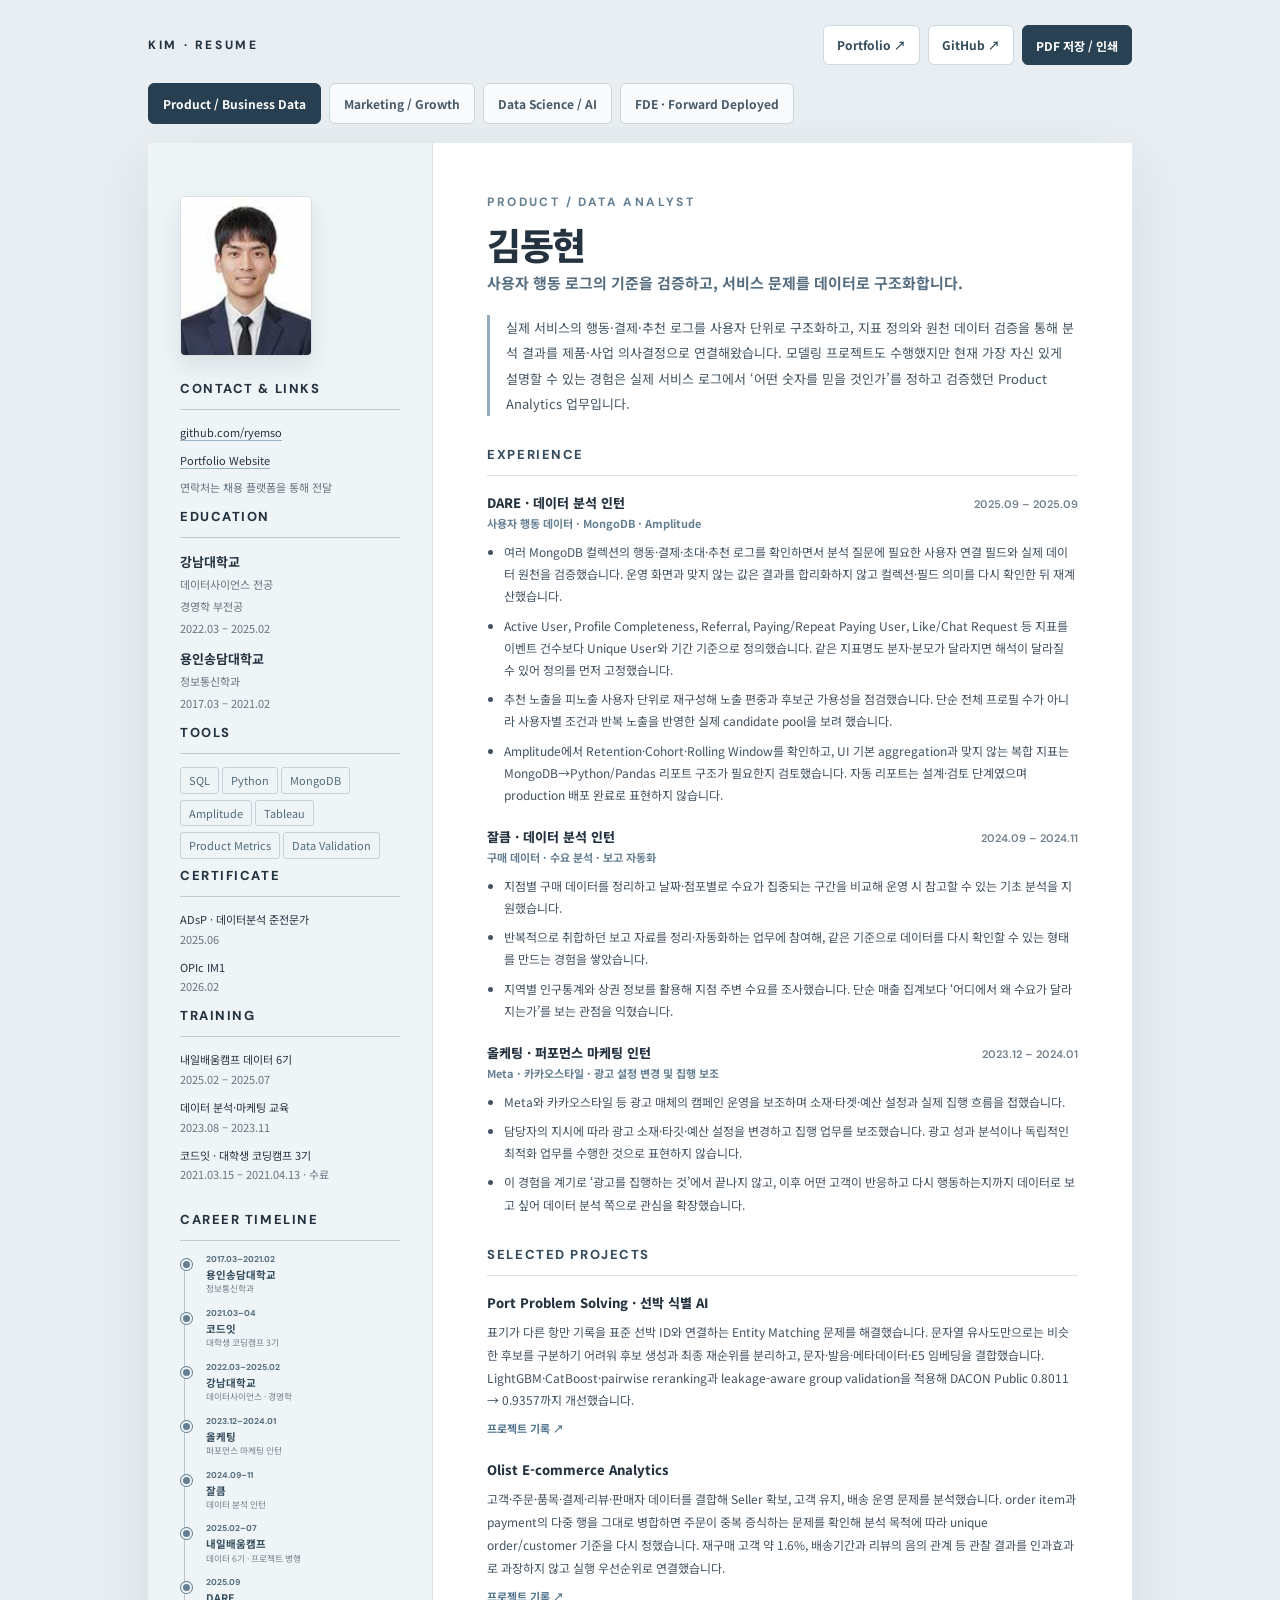
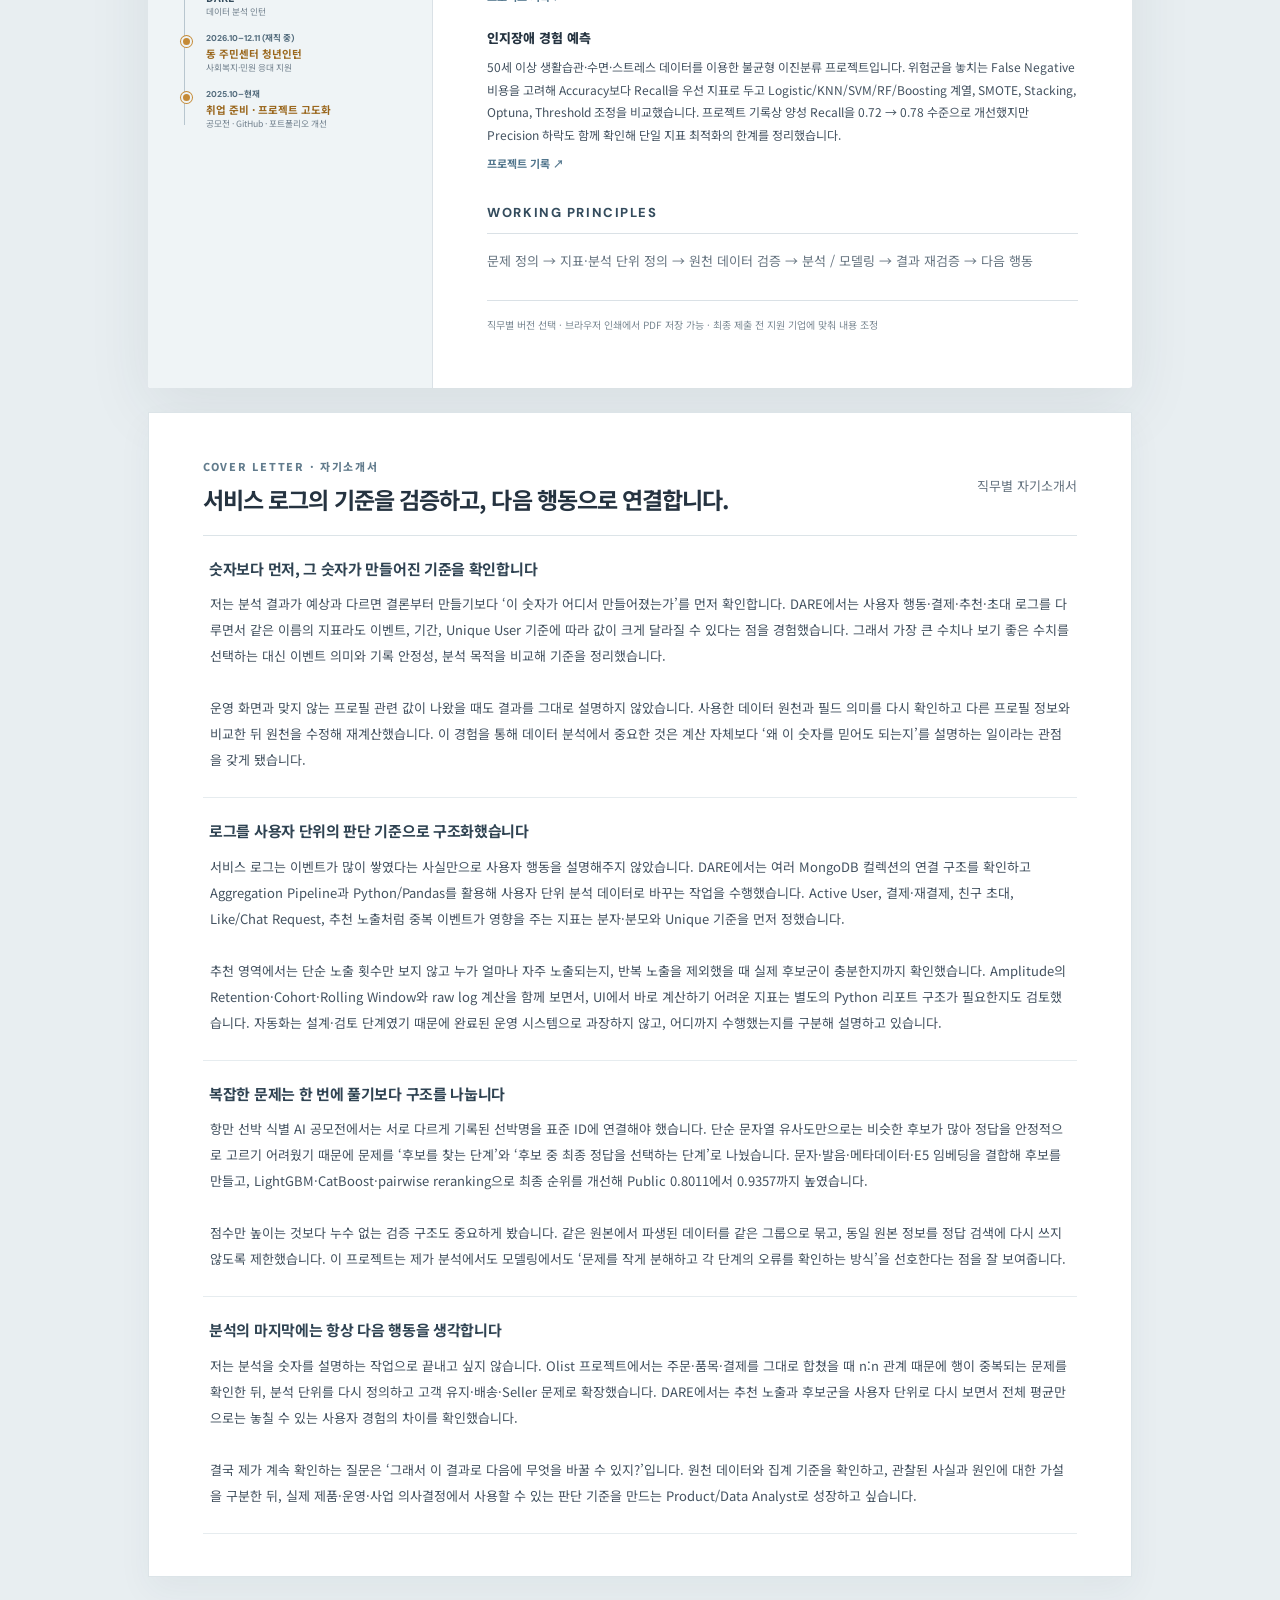
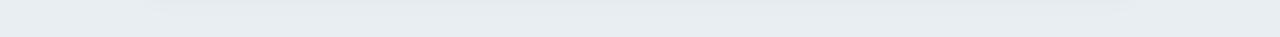
==== commit 9841a024: "Correct Jalkum internship dates to September–November 2024" ====
--- a/resume/index.html
+++ b/resume/index.html
@@ -184,7 +184,7 @@
       <div class="resume-time"><b>2021.03–04</b><strong>코드잇</strong><small>대학생 코딩캠프 3기</small></div>
       <div class="resume-time"><b>2022.03–2025.02</b><strong>강남대학교</strong><small>데이터사이언스 · 경영학</small></div>
       <div class="resume-time"><b>2023.12–2024.01</b><strong>올케팅</strong><small>퍼포먼스 마케팅 인턴</small></div>
-      <div class="resume-time"><b>2024.05–10</b><strong>잘큼</strong><small>데이터 분석 인턴</small></div>
+      <div class="resume-time"><b>2024.09–11</b><strong>잘큼</strong><small>데이터 분석 인턴</small></div>
       <div class="resume-time"><b>2025.02–07</b><strong>내일배움캠프</strong><small>데이터 6기 · 프로젝트 병행</small></div>
       <div class="resume-time"><b>2025.09</b><strong>DARE</strong><small>데이터 분석 인턴</small></div>
       <div class="resume-time current"><b>2026.10–12.11 (재직 중)</b><strong>동 주민센터 청년인턴</strong><small>사회복지·민원 응대 지원</small></div>
@@ -198,7 +198,7 @@
    <h1>김동현</h1><p class="subtitle" id="headline"></p><div class="summary" id="summary"></div>
    <h3>Experience</h3>
    <div class="entry"><div class="entrytop"><strong>DARE · 데이터 분석 인턴</strong><span class="when">2025.09 – 2025.09</span></div><div class="role">사용자 행동 데이터 · MongoDB · Amplitude</div><ul id="dare"></ul></div>
-   <div class="entry"><div class="entrytop"><strong>잘큼 · 데이터 분석 인턴</strong><span class="when">2024.05 – 2024.10</span></div><div class="role">구매 데이터 · 수요 분석 · 보고 자동화</div><ul>
+   <div class="entry"><div class="entrytop"><strong>잘큼 · 데이터 분석 인턴</strong><span class="when">2024.09 – 2024.11</span></div><div class="role">구매 데이터 · 수요 분석 · 보고 자동화</div><ul>
     <li>지점별 구매 데이터를 정리하고 날짜·점포별로 수요가 집중되는 구간을 비교해 운영 시 참고할 수 있는 기초 분석을 지원했습니다.</li>
     <li>반복적으로 취합하던 보고 자료를 정리·자동화하는 업무에 참여해, 같은 기준으로 데이터를 다시 확인할 수 있는 형태를 만드는 경험을 쌓았습니다.</li>
     <li>지역별 인구통계와 상권 정보를 활용해 지점 주변 수요를 조사했습니다. 단순 매출 집계보다 ‘어디에서 왜 수요가 달라지는가’를 보는 관점을 익혔습니다.</li>
@@ -232,7 +232,7 @@
     <div class="summary" id="summaryPrint"></div>
     <h3>Experience</h3>
     <div class="entry"><div class="entrytop"><strong>DARE · 데이터 분석 인턴</strong><span class="when">2025.09 – 2025.09</span></div><div class="role">사용자 행동 데이터 · MongoDB · Amplitude</div><ul id="darePrint"></ul></div>
-    <div class="entry"><div class="entrytop"><strong>잘큼 · 데이터 분석 인턴</strong><span class="when">2024.05 – 2024.10</span></div><div class="role">구매 데이터 · 수요 분석 · 보고 자동화</div><ul>
+    <div class="entry"><div class="entrytop"><strong>잘큼 · 데이터 분석 인턴</strong><span class="when">2024.09 – 2024.11</span></div><div class="role">구매 데이터 · 수요 분석 · 보고 자동화</div><ul>
      <li>지점별 구매 데이터를 정리하고 날짜·점포별로 수요가 집중되는 구간을 비교해 운영 시 참고할 수 있는 기초 분석을 지원했습니다.</li>
      <li>반복적으로 취합하던 보고 자료를 정리·자동화하는 업무에 참여해, 같은 기준으로 데이터를 다시 확인할 수 있는 형태를 만드는 경험을 쌓았습니다.</li>
      <li>지역별 인구통계와 상권 정보를 활용해 지점 주변 수요를 조사했습니다. 단순 매출 집계보다 ‘어디에서 왜 수요가 달라지는가’를 보는 관점을 익혔습니다.</li>
@@ -259,7 +259,7 @@
       <div class="resume-time"><b>2021.03–04</b><strong>코드잇</strong><small>대학생 코딩캠프 3기</small></div>
       <div class="resume-time"><b>2022.03–2025.02</b><strong>강남대학교</strong><small>데이터사이언스 · 경영학</small></div>
       <div class="resume-time"><b>2023.12–2024.01</b><strong>올케팅</strong><small>퍼포먼스 마케팅 인턴</small></div>
-      <div class="resume-time"><b>2024.05–10</b><strong>잘큼</strong><small>데이터 분석 인턴</small></div>
+      <div class="resume-time"><b>2024.09–11</b><strong>잘큼</strong><small>데이터 분석 인턴</small></div>
       <div class="resume-time"><b>2025.02–07</b><strong>내일배움캠프</strong><small>데이터 6기 · 프로젝트 병행</small></div>
       <div class="resume-time"><b>2025.09</b><strong>DARE</strong><small>데이터 분석 인턴</small></div>
       <div class="resume-time current"><b>2026.10–12.11 (재직 중)</b><strong>동 주민센터 청년인턴</strong><small>사회복지·민원 응대 지원</small></div>
@@ -404,8 +404,8 @@
   ],
   [
    "Port Problem Solving · 선박 식별 AI",
-   "표기가 다른 항만 기록을 표준 선박 ID에 연결하는 Entity Matching 과제를 후보 검색·재순위로 분해했습니다. 문자·발음·E5 임베딩·LightGBM/CatBoost를 조합했고 Public 최고 0.9357, 최종 Private 약 0.87(사용자 보고)의 차이와 실험·패키징 오류를 기록했습니다.",
-   "https://github.com/ryemso/Port-Problem-Solving"
+   "표기가 다른 항만 기록을 표준 선박 ID에 연결하는 Entity Matching 과제를 후보 검색·재순위로 분해했습니다. 문자·발음·E5 임베딩·LightGBM/CatBoost를 조합했고 공개된 DACON Public 최고 0.9357을 기록했으며, 실험 검증·패키징 오류를 점검했습니다. 최종 Private 수치는 공개 자료로 확인할 수 없어 검증 성과로 내세우지 않습니다.",
+   "https://github.com/ryemso/Ryemso/blob/main/case-studies/port-vessel-matching/README.md"
   ],
   [
    "Olist · 데이터 통합·검증",
